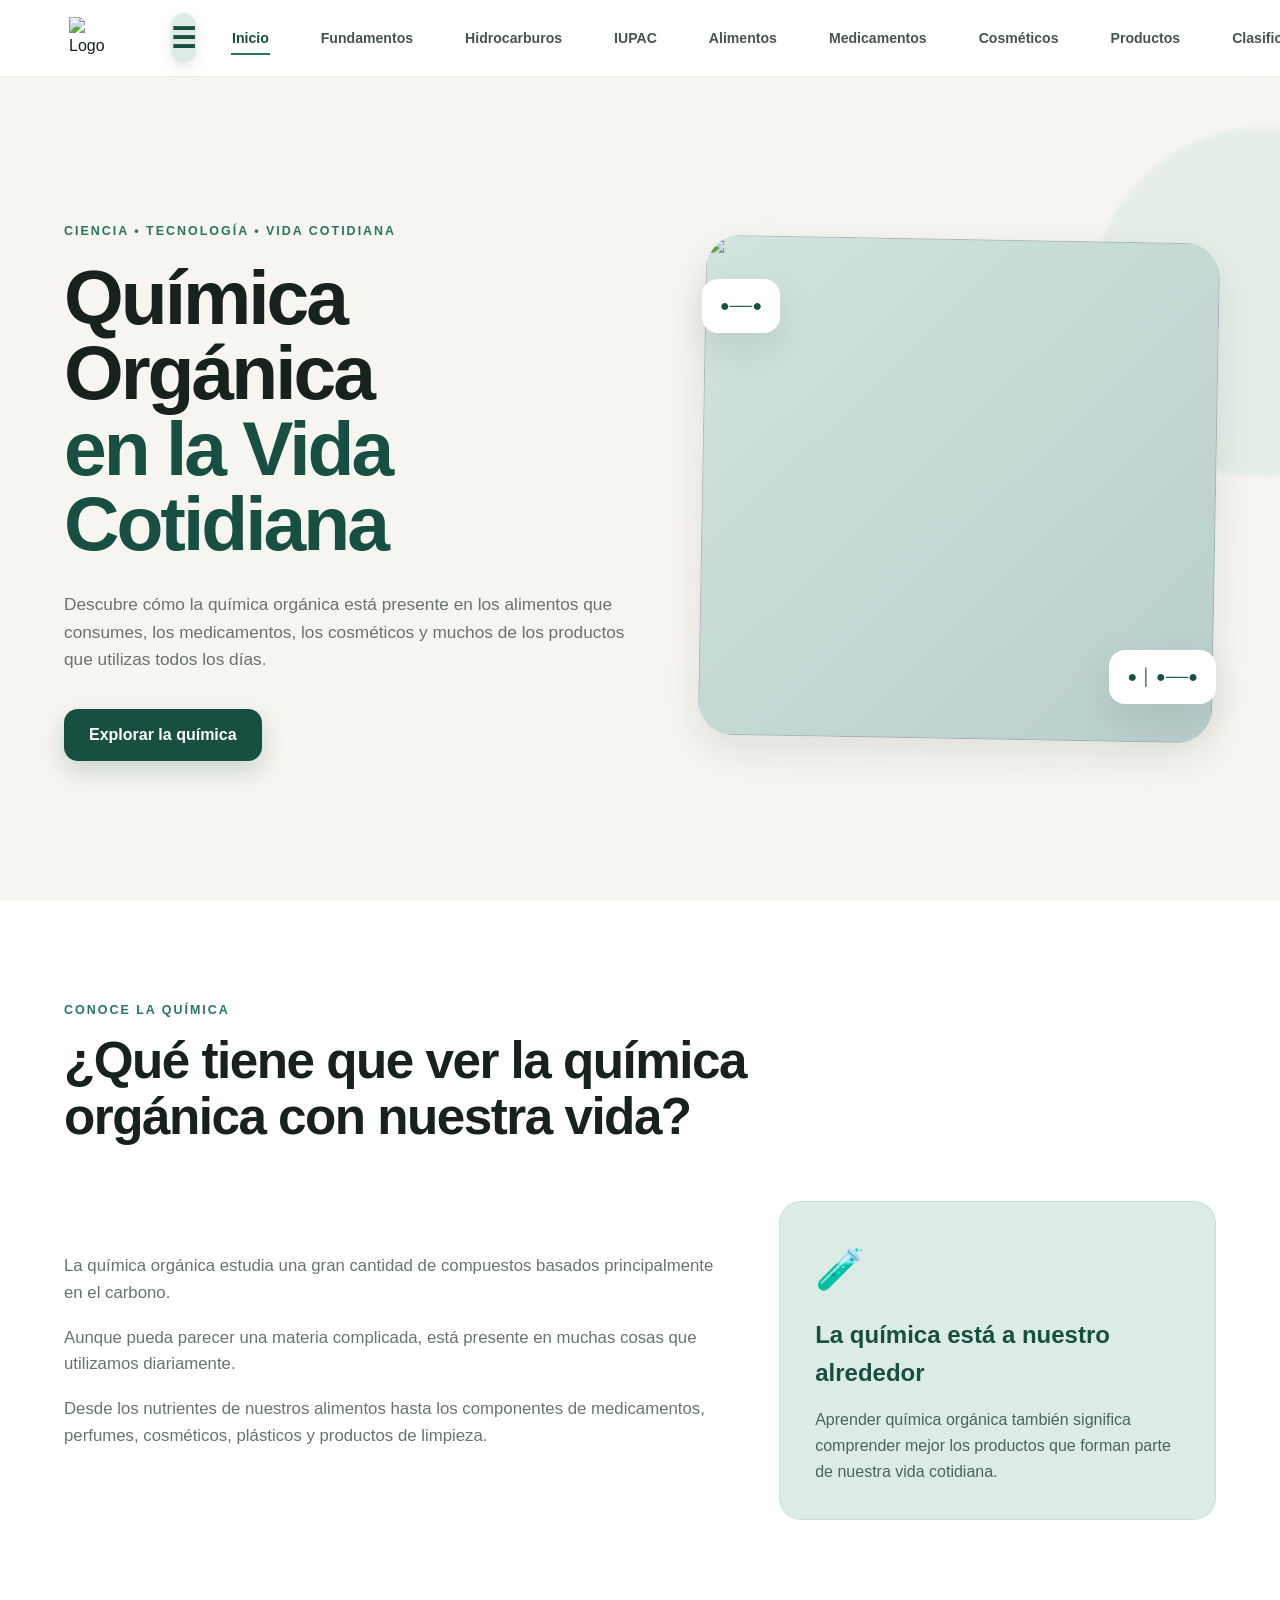
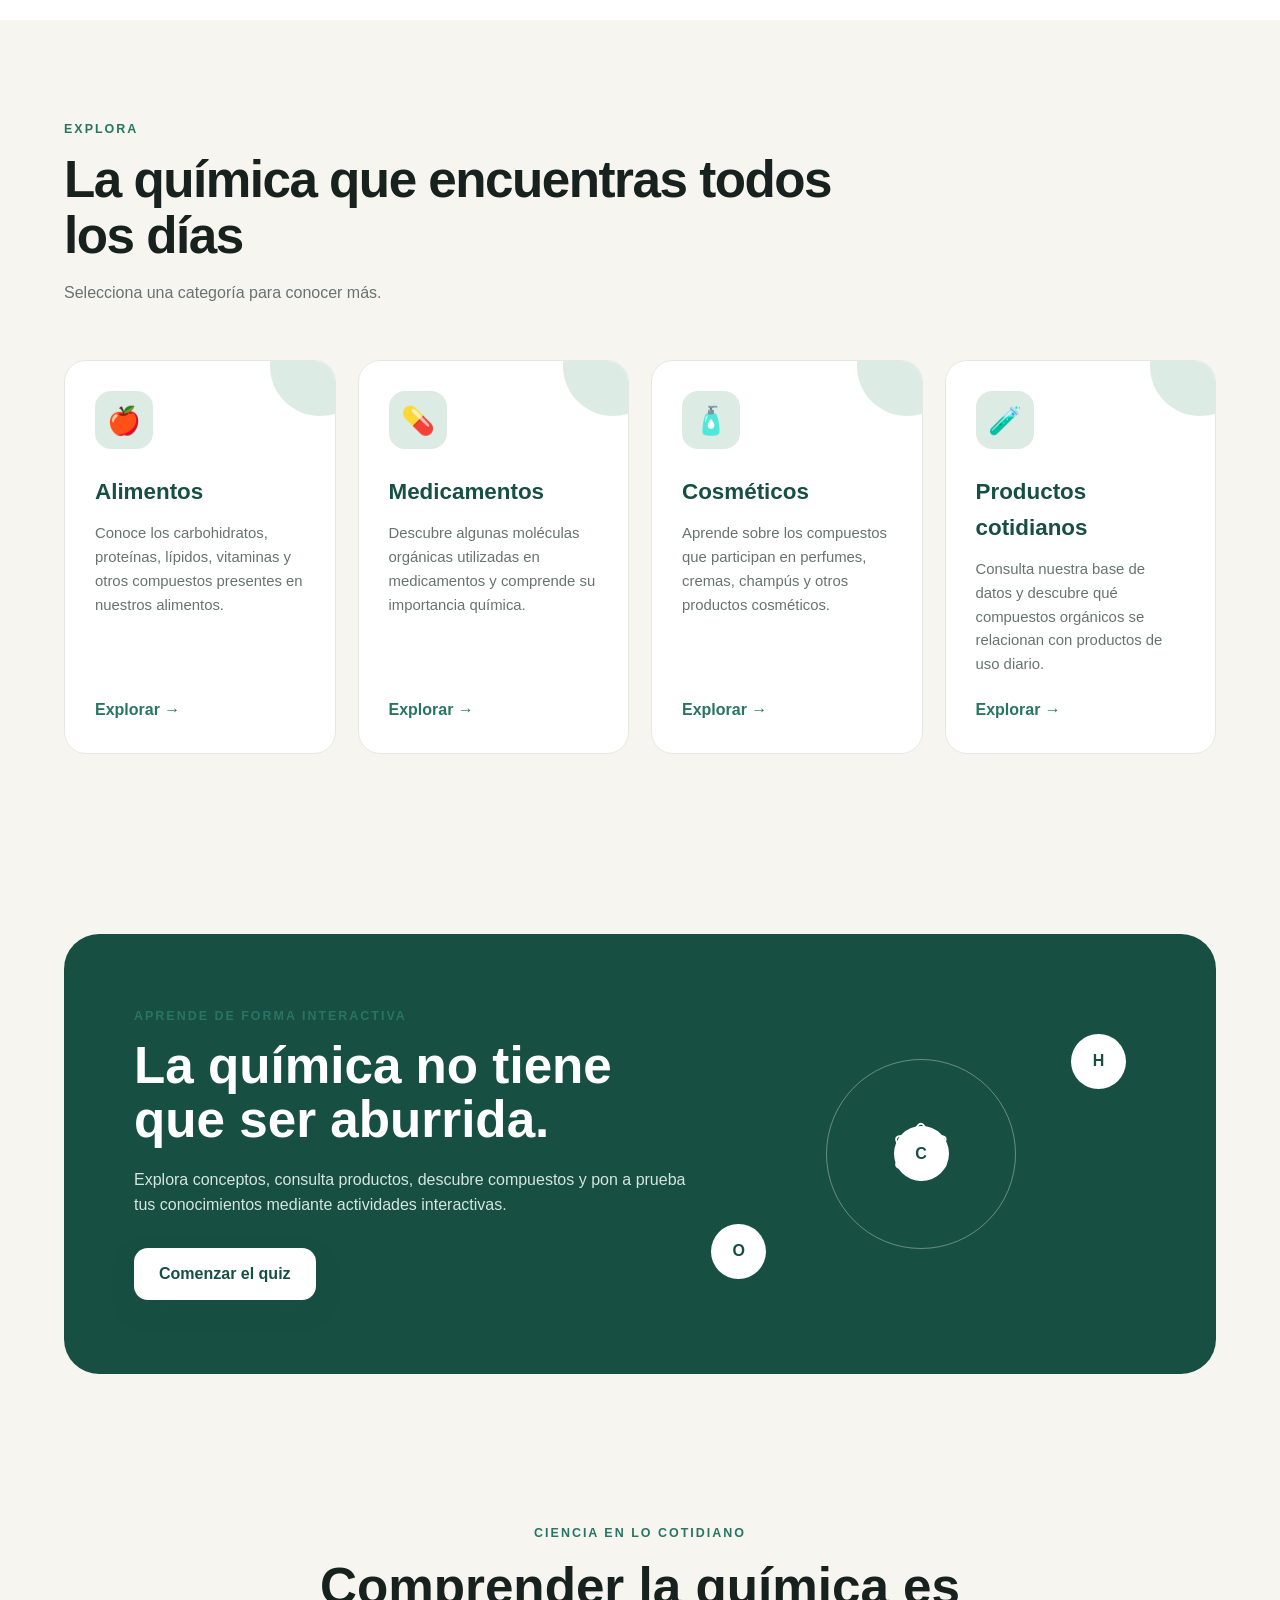
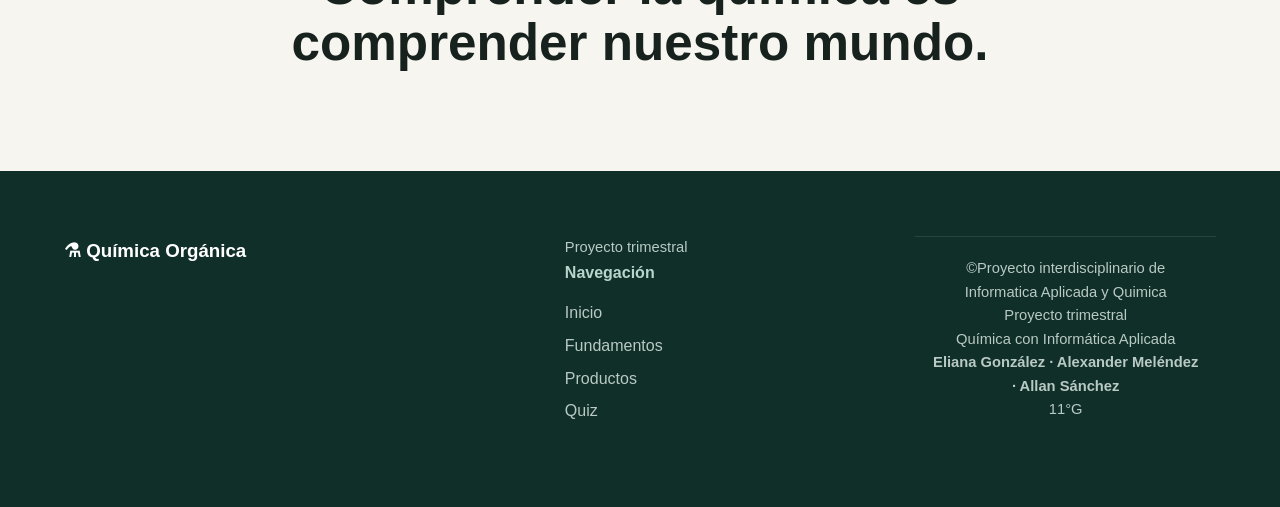
==== index.html @ dd930945 "Eliana-Gonz-pc-id-18-JARCPA Archivo de Proyecto" ====
<!DOCTYPE html>
<html lang="es">

<head>

    <meta charset="UTF-8">

    <meta name="viewport" content="width=device-width, initial-scale=1.0">

    <meta name="description"
        content="Sitio web educativo sobre la química orgánica presente en la vida cotidiana.">

    <title>Química Orgánica en la Vida Cotidiana</title>

    <link rel="stylesheet" href="style.css">

</head>


<body>

    <!-- =========================
         BARRA DE NAVEGACIÓN
    ========================== -->

    <header class="header">

        <nav class="navbar">

            <a href="index.html" class="logo">
    <img src="dos.png" alt="Logo del colegio">
            </a>


            <button class="menu-btn" id="menuBtn">
                ☰
            </button>


            <ul class="nav-menu" id="navMenu">

                <li>
                    <a href="index.html" class="active">
                        Inicio
                    </a>
                </li>

                <li>
                    <a href="fundamentos.html">
                        Fundamentos
                    </a>
                </li>

                <li>
                    <a href="hidrocarburos.html">
                        Hidrocarburos
                    </a>
                </li>

                <li>
                    <a href="nomenclatura.html">
                        IUPAC
                    </a>
                </li>

                <li>
                    <a href="alimentos.html">
                        Alimentos
                    </a>
                </li>

                <li>
                    <a href="medicamentos.html">
                        Medicamentos
                    </a>
                </li>

                <li>
                    <a href="cosmeticos.html">
                        Cosméticos
                    </a>
                </li>

                <li>
                    <a href="productos.html">
                        Productos
                    </a>
                </li>

                <li>
                    <a href="clasificacion.html">
                        Clasificación
                    </a>
                </li>

                <li>
                    <a href="actividades.html">
                        Quiz
                    </a>
                </li>

            </ul>

        </nav>

    </header>



    <!-- =========================
         PORTADA PRINCIPAL
    ========================== -->

    <main>

        <section class="hero">

            <div class="hero-content">

                <p class="hero-tag">
                    CIENCIA • TECNOLOGÍA • VIDA COTIDIANA
                </p>


                <h1>
                    Química Orgánica
                    <span>en la Vida Cotidiana</span>
                </h1>


                <p class="hero-text">

                    Descubre cómo la química orgánica está presente
                    en los alimentos que consumes, los medicamentos,
                    los cosméticos y muchos de los productos que
                    utilizas todos los días.

                </p>


                <div class="hero-buttons">

                    <a href="fundamentos.html" class="btn btn-primary">
                        Explorar la química
                    </a>
                  
                </div>

            </div>


            <!-- Imagen principal -->

            <div class="hero-image">

                <div class="molecule molecule-one">
                    ●──●
                </div>

                <div class="molecule molecule-two">
                    ●
                    │
                    ●──●
                </div>


                <div class="lab-image">

                    <img src="uno.jpg"

                </div>

            </div>

        </section>



        <!-- =========================
             INTRODUCCIÓN
        ========================== -->

        <section class="intro section">

            <div class="section-title">

                <p>CONOCE LA QUÍMICA</p>

                <h2>
                    ¿Qué tiene que ver la química
                    orgánica con nuestra vida?
                </h2>

            </div>


            <div class="intro-content">

                <div class="intro-text">

                    <p>

                        La química orgánica estudia una gran cantidad
                        de compuestos basados principalmente en el
                        carbono.

                    </p>

                    <p>

                        Aunque pueda parecer una materia complicada,
                        está presente en muchas cosas que utilizamos
                        diariamente.

                    </p>

                    <p>

                        Desde los nutrientes de nuestros alimentos
                        hasta los componentes de medicamentos,
                        perfumes, cosméticos, plásticos y productos
                        de limpieza.

                    </p>

                </div>


                <div class="intro-highlight">

                    <span>🧪</span>

                    <h3>
                        La química está
                        a nuestro alrededor
                    </h3>

                    <p>
                        Aprender química orgánica también significa
                        comprender mejor los productos que forman
                        parte de nuestra vida cotidiana.
                    </p>

                </div>

            </div>

        </section>



        <!-- =========================
             CATEGORÍAS
        ========================== -->

        <section class="categories section">

            <div class="section-title">

                <p>EXPLORA</p>

                <h2>
                    La química que encuentras todos los días
                </h2>

                <span>
                    Selecciona una categoría para conocer más.
                </span>

            </div>


            <div class="category-grid">


                <!-- Alimentos -->

                <article class="category-card">

                    <div class="card-icon">
                        🍎
                    </div>

                    <h3>
                        Alimentos
                    </h3>

                    <p>
                        Conoce los carbohidratos, proteínas,
                        lípidos, vitaminas y otros compuestos
                        presentes en nuestros alimentos.
                    </p>

                    <a href="alimentos.html">
                        Explorar →
                    </a>

                </article>



                <!-- Medicamentos -->

                <article class="category-card">

                    <div class="card-icon">
                        💊
                    </div>

                    <h3>
                        Medicamentos
                    </h3>

                    <p>
                        Descubre algunas moléculas orgánicas
                        utilizadas en medicamentos y comprende
                        su importancia química.
                    </p>

                    <a href="medicamentos.html">
                        Explorar →
                    </a>

                </article>



                <!-- Cosméticos -->

                <article class="category-card">

                    <div class="card-icon">
                        🧴
                    </div>

                    <h3>
                        Cosméticos
                    </h3>

                    <p>
                        Aprende sobre los compuestos que participan
                        en perfumes, cremas, champús y otros
                        productos cosméticos.
                    </p>

                    <a href="cosmeticos.html">
                        Explorar →
                    </a>

                </article>



                <!-- Productos -->

                <article class="category-card">

                    <div class="card-icon">
                        🧪
                    </div>

                    <h3>
                        Productos cotidianos
                    </h3>

                    <p>
                        Consulta nuestra base de datos y descubre
                        qué compuestos orgánicos se relacionan con
                        productos de uso diario.
                    </p>

                    <a href="productos.html">
                        Explorar →
                    </a>

                </article>

            </div>

        </section>



        <!-- =========================
             SECCIÓN INTERACTIVA
        ========================== -->

        <section class="discover section">

            <div class="discover-content">

                <div>

                    <p class="small-title">
                        APRENDE DE FORMA INTERACTIVA
                    </p>

                    <h2>
                        La química no tiene que ser aburrida.
                    </h2>

                    <p>

                        Explora conceptos, consulta productos,
                        descubre compuestos y pon a prueba tus
                        conocimientos mediante actividades
                        interactivas.

                    </p>

                    <a href="actividades.html" class="btn btn-primary">
                        Comenzar el quiz
                    </a>

                </div>


                <div class="discover-visual">

                    <div class="floating-molecule">
                        C
                    </div>

                    <div class="floating-molecule second">
                        H
                    </div>

                    <div class="floating-molecule third">
                        O
                    </div>

                    <div class="science-circle">
                        ⚛
                    </div>

                </div>

            </div>

        </section>



        <!-- =========================
             FRASE FINAL
        ========================== -->

        <section class="final-message section">

            <p>
                CIENCIA EN LO COTIDIANO
            </p>

            <h2>
                Comprender la química es
                comprender nuestro mundo.
            </h2>

        </section>

    </main>



    <!-- =========================
         FOOTER
    ========================== -->

    <footer class="footer">

        <div class="footer-content">

            <div>

                <h3>
                    ⚗ Química Orgánica
                </h3>

            </div>


            <div>

                <div class="project-info">

    <p>
        Proyecto trimestral
    </p

</div>

            </div>


            <div>

                <h4>
                    Navegación
                </h4>

                <a href="index.html">
                    Inicio
                </a>

                <a href="fundamentos.html">
                    Fundamentos
                </a>

                <a href="productos.html">
                    Productos
                </a>

                <a href="actividades.html">
                    Quiz
                </a>

            </div>

        </div>


        <div class="footer-bottom">

            <p>
                ©Proyecto interdisciplinario de Informatica Aplicada y Quimica
            </p>

          <div class="project-info">

    <p>
        Proyecto trimestral
    </p>

    <p>
        Química con Informática Aplicada
    </p>

    <p>
        <strong>
            Eliana González · Alexander Meléndez · Allan Sánchez
        </strong>
    </p>

    <p>
        11°G
    </p>

          </div>

        </div>

    </footer>


    <!-- JavaScript -->

    <script src="script.js"></script>
</body>

</html>
---- style.css ----
/* =========================================================
   QUÍMICA ORGÁNICA EN LA VIDA COTIDIANA
   HOJA DE ESTILOS PRINCIPAL
========================================================= */


/* =========================================================
   1. CONFIGURACIÓN GENERAL
========================================================= */

* {
    margin: 0;
    padding: 0;
    box-sizing: border-box;
}


html {
    scroll-behavior: smooth;
}


body {
    font-family: "Segoe UI", Arial, sans-serif;
    background: #f7f5ef;
    color: #17221f;
    line-height: 1.6;
    overflow-x: hidden;
}


a {
    text-decoration: none;
    color: inherit;
}


img {
    max-width: 100%;
    display: block;
}


button {
    font-family: inherit;
}


/* =========================================================
   VARIABLES
========================================================= */

:root {

    --verde: #174f43;
    --verde-claro: #287563;
    --verde-suave: #dcece5;

    --azul: #24566b;
    --azul-claro: #e0edf1;

    --crema: #f7f5ef;
    --blanco: #ffffff;

    --gris: #68736f;
    --gris-claro: #e9ece9;

    --negro: #17221f;

    --sombra: 0 15px 40px rgba(23, 34, 31, 0.10);

    --radio: 22px;

    --transicion: 0.3s ease;
}


/* =========================================================
   2. NAVBAR
========================================================= */

.header {
    width: 100%;
    position: sticky;
    top: 0;
    z-index: 1000;
    background: rgba(255, 255, 255, 0.94);
    backdrop-filter: blur(12px);
    border-bottom: 1px solid rgba(23, 79, 67, 0.10);
}


.navbar {
    max-width: 1400px;
    margin: auto;
    min-height: 76px;
    padding: 0 5%;
    display: flex;
    align-items: center;
    justify-content: space-between;
    gap: 25px;
}


/* =====================================================
   LOGO DEL COLEGIO
===================================================== */

.logo {
    display: flex;
    align-items: center;
    justify-content: center;

    width: 52px;
    height: 52px;

    flex-shrink: 0;
}

.logo img {
    width: 42px;
    height: 42px;

    object-fit: contain;

    display: block;
}


.logo span {
    width: 38px;
    height: 38px;
    display: flex;
    align-items: center;
    justify-content: center;
    background: var(--verde);
    color: white;
    border-radius: 12px;
    font-size: 1.2rem;
}


.nav-menu {
    list-style: none;
    display: flex;
    align-items: center;
    gap: 30px;
}


.nav-menu a {
    position: relative;
    display: block;
    padding: 9px 11px;
    color: #46534f;
    font-size: 0.88rem;
    font-weight: 600;
    transition: var(--transicion);
}


.nav-menu a::after {
    content: "";
    position: absolute;
    left: 10px;
    right: 10px;
    bottom: 3px;
    height: 2px;
    background: var(--verde-claro);
    transform: scaleX(0);
    transform-origin: center;
    transition: var(--transicion);
}


.nav-menu a:hover,
.nav-menu a.active {
    color: var(--verde);
}


.nav-menu a:hover::after,
.nav-menu a.active::after {
    transform: scaleX(1);
}


.menu-btn {
    width: 50px;
    height: 50px;

    margin-left: 30px;

    display: flex;
    align-items: center;
    justify-content: center;

    padding: 0;

    border: none;
    border-radius: 14px;

    background: var(--verde-suave);
    color: var(--verde);

    font-size: 28px;
    font-weight: bold;

    cursor: pointer;

    box-shadow: 0 5px 15px rgba(20, 50, 45, 0.10);

    transition: 0.25s ease;
}

.menu-btn:hover {
    background: var(--verde);
    color: #ffffff;
    transform: translateY(-2px);
}

.menu-btn:active {
    transform: scale(0.94);
}

/* =========================================================
   3. HERO
========================================================= */

.hero {
    min-height: calc(100vh - 76px);
    max-width: 1400px;
    margin: auto;
    padding: 80px 5%;
    display: grid;
    grid-template-columns: 1.05fr 0.95fr;
    align-items: center;
    gap: 70px;
    position: relative;
}


.hero::before {
    content: "";
    position: absolute;
    width: 350px;
    height: 350px;
    background: var(--verde-suave);
    border-radius: 50%;
    filter: blur(2px);
    opacity: 0.65;
    top: 50px;
    right: -160px;
    z-index: -1;
}


.hero-content {
    animation: aparecerIzquierda 0.9s ease both;
}


.hero-tag {
    display: inline-block;
    color: var(--verde-claro);
    font-size: 0.78rem;
    font-weight: 800;
    letter-spacing: 2px;
    margin-bottom: 18px;
}


.hero h1 {
    max-width: 700px;
    font-size: clamp(3rem, 6vw, 5.7rem);
    line-height: 0.98;
    letter-spacing: -3px;
    color: var(--negro);
}


.hero h1 span {
    display: block;
    color: var(--verde);
}


.hero-text {
    max-width: 620px;
    margin-top: 30px;
    color: var(--gris);
    font-size: 1.08rem;
}


.hero-buttons {
    margin-top: 35px;
    display: flex;
    flex-wrap: wrap;
    gap: 14px;
}


/* =========================================================
   BOTONES
========================================================= */

.btn {
    display: inline-flex;
    align-items: center;
    justify-content: center;
    min-height: 52px;
    padding: 0 25px;
    border-radius: 14px;
    font-weight: 700;
    transition: var(--transicion);
}


.btn-primary {
    background: var(--verde);
    color: white;
    box-shadow: 0 10px 25px rgba(23, 79, 67, 0.20);
}


.btn-primary:hover {
    background: var(--verde-claro);
    transform: translateY(-3px);
    box-shadow: 0 15px 30px rgba(23, 79, 67, 0.25);
}


.btn-secondary {
    background: white;
    color: var(--verde);
    border: 1px solid #d7dfdb;
}


.btn-secondary:hover {
    border-color: var(--verde);
    transform: translateY(-3px);
}


/* =========================================================
   4. IMAGEN DEL HERO
========================================================= */

.hero-image {
    position: relative;
    min-height: 500px;
    display: flex;
    align-items: center;
    justify-content: center;
    animation: aparecerDerecha 1s ease both;
}


.lab-image {
    width: min(100%, 570px);
    height: 500px;
    overflow: hidden;
    border-radius: 35px;
    background: var(--verde-suave);
    box-shadow: var(--sombra);
    transform: rotate(1deg);
    position: relative;
}


.lab-image::after {
    content: "";
    position: absolute;
    inset: 0;
    background: linear-gradient(
        135deg,
        rgba(23, 79, 67, 0.05),
        rgba(36, 86, 107, 0.20)
    );
    pointer-events: none;
}


.lab-image img {
    width: 100%;
    height: 100%;
    object-fit: cover;
    transition: transform 0.7s ease;
}


.lab-image:hover img {
    transform: scale(1.05);
}


/* =========================================================
   5. MOLÉCULAS DECORATIVAS
========================================================= */

.molecule {
    position: absolute;
    z-index: 3;
    background: white;
    color: var(--verde);
    padding: 14px 18px;
    border-radius: 16px;
    box-shadow: var(--sombra);
    font-weight: 800;
    animation: flotar 4s ease-in-out infinite;
}


.molecule-one {
    top: 40px;
    left: 0;
}


.molecule-two {
    bottom: 35px;
    right: 0;
    animation-delay: 1.2s;
}


/* =========================================================
   6. SECCIONES
========================================================= */

.section {
    max-width: 1400px;
    margin: auto;
    padding: 100px 5%;
}


.section-title {
    max-width: 800px;
    margin-bottom: 55px;
}


.section-title p,
.small-title {
    color: var(--verde-claro);
    font-size: 0.78rem;
    font-weight: 800;
    letter-spacing: 2px;
    margin-bottom: 12px;
}


.section-title h2 {
    font-size: clamp(2rem, 4vw, 3.4rem);
    line-height: 1.1;
    letter-spacing: -1.5px;
    margin-bottom: 15px;
}


.section-title span {
    color: var(--gris);
}


/* =========================================================
   7. INTRODUCCIÓN
========================================================= */

.intro {
    background: white;
    max-width: none;
    padding-left: max(5%, calc((100% - 1260px) / 2));
    padding-right: max(5%, calc((100% - 1260px) / 2));
}


.intro-content {
    display: grid;
    grid-template-columns: 1.2fr 0.8fr;
    gap: 60px;
    align-items: center;
}


.intro-text {
    color: var(--gris);
    font-size: 1.05rem;
}


.intro-text p {
    margin-bottom: 18px;
}


.intro-highlight {
    padding: 35px;
    background: var(--verde-suave);
    border-radius: var(--radio);
    border: 1px solid rgba(40, 117, 99, 0.10);
}


.intro-highlight span {
    font-size: 2.5rem;
}


.intro-highlight h3 {
    color: var(--verde);
    font-size: 1.5rem;
    margin: 15px 0;
}


.intro-highlight p {
    color: #4f625b;
}


/* =========================================================
   8. TARJETAS DE CATEGORÍAS
========================================================= */

.categories {
    background: var(--crema);
}


.category-grid {
    display: grid;
    grid-template-columns: repeat(4, 1fr);
    gap: 22px;
}


.category-card {
    background: white;
    border: 1px solid #e4e8e4;
    border-radius: var(--radio);
    padding: 30px;
    min-height: 320px;
    display: flex;
    flex-direction: column;
    transition: transform 0.35s ease, box-shadow 0.35s ease;
    position: relative;
    overflow: hidden;
}


.category-card::before {
    content: "";
    position: absolute;
    width: 100px;
    height: 100px;
    border-radius: 50%;
    background: var(--verde-suave);
    top: -45px;
    right: -35px;
    transition: transform 0.4s ease;
}


.category-card:hover {
    transform: translateY(-10px);
    box-shadow: var(--sombra);
}


.category-card:hover::before {
    transform: scale(1.7);
}


.card-icon {
    width: 58px;
    height: 58px;
    border-radius: 16px;
    background: var(--verde-suave);
    display: flex;
    align-items: center;
    justify-content: center;
    font-size: 1.7rem;
    margin-bottom: 25px;
    position: relative;
    z-index: 2;
}


.category-card h3 {
    font-size: 1.4rem;
    color: var(--verde);
    margin-bottom: 12px;
}


.category-card p {
    color: var(--gris);
    font-size: 0.93rem;
}


.category-card a {
    margin-top: auto;
    padding-top: 20px;
    color: var(--verde-claro);
    font-weight: 800;
}


.category-card a:hover {
    color: var(--azul);
}


/* =========================================================
   9. SECCIÓN DESCUBRE
========================================================= */

.discover {
    padding-top: 80px;
    padding-bottom: 80px;
}


.discover-content {
    background: var(--verde);
    color: white;
    border-radius: 35px;
    padding: 70px;
    display: grid;
    grid-template-columns: 1fr 0.8fr;
    align-items: center;
    overflow: hidden;
    position: relative;
}


.discover-content h2 {
    max-width: 650px;
    font-size: clamp(2rem, 4vw, 3.5rem);
    line-height: 1.05;
    margin-bottom: 20px;
}


.discover-content p:not(.small-title) {
    max-width: 600px;
    color: #d5e5df;
    margin-bottom: 30px;
}


.discover .btn-primary {
    background: white;
    color: var(--verde);
}


.discover .btn-primary:hover {
    background: var(--verde-suave);
}


.discover-visual {
    min-height: 300px;
    position: relative;
    display: flex;
    justify-content: center;
    align-items: center;
}


.science-circle {
    width: 190px;
    height: 190px;
    border: 1px solid rgba(255,255,255,0.35);
    border-radius: 50%;
    display: flex;
    align-items: center;
    justify-content: center;
    font-size: 5rem;
    animation: girarSuave 12s linear infinite;
}


.floating-molecule {
    position: absolute;
    width: 55px;
    height: 55px;
    border-radius: 50%;
    background: white;
    color: var(--verde);
    display: flex;
    align-items: center;
    justify-content: center;
    font-weight: 900;
    animation: orbitar 5s ease-in-out infinite;
}


.floating-molecule.second {
    top: 30px;
    right: 20px;
    animation-delay: 1s;
}


.floating-molecule.third {
    bottom: 25px;
    left: 15px;
    animation-delay: 2s;
}


/* =========================================================
   10. MENSAJE FINAL
========================================================= */

.final-message {
    text-align: center;
    padding-top: 70px;
    padding-bottom: 100px;
}


.final-message p {
    color: var(--verde-claro);
    font-size: 0.78rem;
    font-weight: 800;
    letter-spacing: 2px;
    margin-bottom: 15px;
}


.final-message h2 {
    max-width: 850px;
    margin: auto;
    font-size: clamp(2rem, 4vw, 3.5rem);
    line-height: 1.1;
}


/* =========================================================
   11. FOOTER
========================================================= */

.footer {
    background: #102f29;
    color: white;
}


.footer-content {
    max-width: 1300px;
    margin: auto;
    padding: 65px 5%;
    display: grid;
    grid-template-columns: 1.5fr 1fr 1fr;
    gap: 50px;
}


.footer h3 {
    margin-bottom: 15px;
}


.footer h4 {
    color: #b9d6cd;
    margin-bottom: 15px;
}


.footer p {
    color: #b9c9c4;
    font-size: 0.92rem;
}


.footer a {
    display: block;
    color: #b9c9c4;
    margin-bottom: 7px;
    transition: var(--transicion);
}


.footer a:hover {
    color: white;
    transform: translateX(4px);
}


.footer-bottom {
    border-top: 1px solid rgba(255,255,255,0.10);
    padding: 20px 5%;
    text-align: center;
}


/* =========================================================
   12. ANIMACIONES
========================================================= */

@keyframes aparecerIzquierda {

    from {
        opacity: 0;
        transform: translateX(-40px);
    }

    to {
        opacity: 1;
        transform: translateX(0);
    }

}


@keyframes aparecerDerecha {

    from {
        opacity: 0;
        transform: translateX(40px);
    }

    to {
        opacity: 1;
        transform: translateX(0);
    }

}


@keyframes flotar {

    0%,
    100% {
        transform: translateY(0);
    }

    50% {
        transform: translateY(-15px);
    }

}


@keyframes orbitar {

    0%,
    100% {
        transform: translateY(0) rotate(0deg);
    }

    50% {
        transform: translateY(-20px) rotate(10deg);
    }

}


@keyframes girarSuave {

    from {
        transform: rotate(0deg);
    }

    to {
        transform: rotate(360deg);
    }

}


/* =========================================================
   13. RESPONSIVE - TABLETS
========================================================= */

@media (max-width: 1100px) {

    .nav-menu {
        gap: 0;
    }


    .nav-menu a {
        padding: 8px;
        font-size: 0.78rem;
    }


    .hero {
        gap: 40px;
    }


    .category-grid {
        grid-template-columns: repeat(2, 1fr);
    }

}


/* =========================================================
   14. RESPONSIVE - TABLETS PEQUEÑAS
========================================================= */

@media (max-width: 850px) {

    .menu-btn {
        display: block;
    }


    .nav-menu {
        position: absolute;
        top: 76px;
        left: 0;
        width: 100%;
        padding: 15px 5%;
        background: white;
        display: none;
        flex-direction: column;
        align-items: stretch;
        box-shadow: 0 15px 30px rgba(0,0,0,0.08);
    }


    .nav-menu.show {
        display: flex;
        animation: menuAparecer 0.3s ease;
    }


    .nav-menu a {
        padding: 14px 10px;
        font-size: 0.95rem;
        border-bottom: 1px solid #eef1ef;
    }


    .hero {
        grid-template-columns: 1fr;
        padding-top: 65px;
    }


    .hero-image {
        min-height: 420px;
    }


    .intro-content,
    .discover-content {
        grid-template-columns: 1fr;
    }


    .discover-content {
        padding: 50px;
    }


    .footer-content {
        grid-template-columns: 1fr 1fr;
    }

}


/* =========================================================
   15. RESPONSIVE - CELULARES
========================================================= */

@media (max-width: 600px) {

    .navbar {
        min-height: 68px;
    }


    .nav-menu {
        top: 68px;
    }


    .hero {
        min-height: auto;
        padding-top: 55px;
        padding-bottom: 65px;
    }


    .hero h1 {
        font-size: clamp(2.7rem, 13vw, 4rem);
        letter-spacing: -2px;
    }


    .hero-text {
        font-size: 0.98rem;
    }


    .hero-buttons {
        flex-direction: column;
    }


    .hero-buttons .btn {
        width: 100%;
    }


    .hero-image {
        min-height: 330px;
    }


    .lab-image {
        height: 330px;
        border-radius: 25px;
    }


    .molecule {
        font-size: 0.8rem;
        padding: 10px 12px;
    }


    .molecule-one {
        left: -5px;
    }


    .molecule-two {
        right: -5px;
    }


    .section {
        padding-top: 70px;
        padding-bottom: 70px;
    }


    .section-title {
        margin-bottom: 35px;
    }


    .category-grid {
        grid-template-columns: 1fr;
    }


    .category-card {
        min-height: auto;
    }


    .discover-content {
        padding: 40px 25px;
        border-radius: 25px;
    }


    .discover-visual {
        min-height: 240px;
    }


    .science-circle {
        width: 145px;
        height: 145px;
        font-size: 3.5rem;
    }


    .footer-content {
        grid-template-columns: 1fr;
        padding-top: 50px;
        padding-bottom: 50px;
    }

}


/* =========================================================
   16. ANIMACIÓN DEL MENÚ
========================================================= */

@keyframes menuAparecer {

    from {
        opacity: 0;
        transform: translateY(-10px);
    }

    to {
        opacity: 1;
        transform: translateY(0);
    }

}


/* =========================================================
   17. ACCESIBILIDAD
========================================================= */

@media (prefers-reduced-motion: reduce) {

    *,
    *::before,
    *::after {
        animation-duration: 0.01ms !important;
        animation-iteration-count: 1 !important;
        scroll-behavior: auto !important;
        transition-duration: 0.01ms !important;
    }

}

/* =========================================================
   ANIMACIONES CONTROLADAS POR JAVASCRIPT
========================================================= */

.category-card,
.intro-content,
.section-title,
.discover-content {
    opacity: 0;
    transform: translateY(30px);
    transition: opacity 0.7s ease, transform 0.7s ease;
}


.category-card.visible,
.intro-content.visible,
.section-title.visible,
.discover-content.visible {
    opacity: 1;
    transform: translateY(0);
}


/* =========================================================
   BOTÓN VOLVER ARRIBA
========================================================= */

.back-to-top {
    position: fixed;
    right: 25px;
    bottom: 25px;
    width: 48px;
    height: 48px;
    border: none;
    border-radius: 50%;
    background: #174f43;
    color: white;
    font-size: 1.4rem;
    font-weight: bold;
    cursor: pointer;
    opacity: 0;
    visibility: hidden;
    transform: translateY(15px);
    transition: 0.3s ease;
    z-index: 999;
    box-shadow: 0 10px 25px rgba(0, 0, 0, 0.18);
}


.back-to-top.show {
    opacity: 1;
    visibility: visible;
    transform: translateY(0);
}


.back-to-top:hover {
    background: #287563;
    transform: translateY(-4px);
}

/* =========================================================
   PÁGINAS EDUCATIVAS
========================================================= */

.page-hero {
    max-width: 1400px;
    margin: auto;
    min-height: 430px;
    padding: 80px 5%;
    display: flex;
    align-items: center;
    justify-content: space-between;
    gap: 60px;
    background:
        radial-gradient(circle at 85% 30%, #dcece5 0 90px, transparent 91px),
        radial-gradient(circle at 75% 80%, #e0edf1 0 120px, transparent 121px);
}


.page-hero h1 {
    max-width: 750px;
    font-size: clamp(2.8rem, 6vw, 5rem);
    line-height: 1;
    letter-spacing: -2px;
    margin-bottom: 25px;
}


.page-hero h1 span {
    display: block;
    color: var(--verde);
}


.page-hero > div:first-child > p:last-child {
    max-width: 650px;
    color: var(--gris);
    font-size: 1.05rem;
}


.page-hero-symbol {
    width: 220px;
    height: 220px;
    flex-shrink: 0;
    border-radius: 50%;
    background: var(--verde);
    color: white;
    display: flex;
    flex-direction: column;
    align-items: center;
    justify-content: center;
    box-shadow: 0 25px 50px rgba(23, 79, 67, 0.22);
    animation: flotar 4s ease-in-out infinite;
}


.page-hero-symbol span {
    font-size: 5rem;
    font-weight: 800;
}


.page-hero-symbol small {
    color: #d5e5df;
}


/* =========================================================
   SECCIONES DE CONTENIDO
========================================================= */

.content-section {
    max-width: 1300px;
    margin: auto;
    padding: 90px 5%;
}


.light-section {
    max-width: none;
    background: white;
    padding-left: max(5%, calc((100% - 1170px) / 2));
    padding-right: max(5%, calc((100% - 1170px) / 2));
}


.text-card {
    max-width: 950px;
    background: white;
    padding: 40px;
    border-radius: var(--radio);
    box-shadow: var(--sombra);
    border-left: 5px solid var(--verde);
}


.text-card p {
    color: var(--gris);
    margin-bottom: 18px;
}


.text-card p:last-child {
    margin-bottom: 0;
}


.text-card strong {
    color: var(--verde);
}


/* =========================================================
   TARJETAS DE INFORMACIÓN
========================================================= */

.info-grid {
    display: grid;
    grid-template-columns: repeat(4, 1fr);
    gap: 20px;
}


.info-card {
    padding: 30px;
    background: var(--crema);
    border: 1px solid #e1e6e2;
    border-radius: var(--radio);
    transition: var(--transicion);
}


.info-card:hover {
    transform: translateY(-8px);
    box-shadow: var(--sombra);
}


.info-number {
    color: var(--verde-claro);
    font-size: 0.8rem;
    font-weight: 900;
    letter-spacing: 2px;
    margin-bottom: 20px;
}


.info-card h3 {
    color: var(--verde);
    margin-bottom: 12px;
}


.info-card p {
    color: var(--gris);
    font-size: 0.92rem;
}


/* =========================================================
   ENLACES QUÍMICOS
========================================================= */

.bond-grid {
    display: grid;
    grid-template-columns: repeat(3, 1fr);
    gap: 25px;
}


.bond-card {
    padding: 35px;
    border: 1px solid #e1e6e2;
    border-radius: var(--radio);
    background: white;
    transition: var(--transicion);
}


.bond-card:hover {
    transform: translateY(-8px);
    box-shadow: var(--sombra);
}


.bond-icon {
    min-height: 80px;
    display: flex;
    align-items: center;
    justify-content: center;
    background: var(--verde-suave);
    color: var(--verde);
    border-radius: 18px;
    font-size: 1.8rem;
    font-weight: 900;
    margin-bottom: 25px;
}


.bond-card h3 {
    color: var(--verde);
    margin-bottom: 10px;
}


.bond-card p {
    color: var(--gris);
    margin-bottom: 15px;
}


.bond-card strong {
    color: var(--azul);
}


/* =========================================================
   CADENAS
========================================================= */

.chains-container {
    display: grid;
    grid-template-columns: repeat(3, 1fr);
    gap: 25px;
}


.chain-card {
    background: white;
    border-radius: var(--radio);
    padding: 30px;
    text-align: center;
    border: 1px solid #e1e6e2;
    transition: var(--transicion);
}


.chain-card:hover {
    transform: translateY(-8px);
    box-shadow: var(--sombra);
}


.chain-visual {
    min-height: 130px;
    display: flex;
    align-items: center;
    justify-content: center;
    color: var(--verde);
    font-size: 1.5rem;
    font-weight: 900;
    margin-bottom: 20px;
}


.chain-card h3 {
    color: var(--verde);
    margin-bottom: 10px;
}


.chain-card p {
    color: var(--gris);
}


/* =========================================================
   VIDA COTIDIANA
========================================================= */

.daily-grid {
    display: grid;
    grid-template-columns: repeat(4, 1fr);
    gap: 20px;
}


.daily-item {
    padding: 30px;
    border-radius: var(--radio);
    background: var(--verde-suave);
    transition: var(--transicion);
}


.daily-item:hover {
    transform: scale(1.03);
}


.daily-item > span {
    font-size: 2.2rem;
}


.daily-item h3 {
    color: var(--verde);
    margin: 15px 0 8px;
}


.daily-item p {
    color: #52655e;
    font-size: 0.92rem;
}


/* =========================================================
   DATO INTERESANTE
========================================================= */

.fact-section {
    max-width: 1300px;
    margin: auto;
    padding: 20px 5% 90px;
}


.fact-box {
    background: var(--azul);
    color: white;
    border-radius: 30px;
    padding: 45px;
    display: flex;
    align-items: center;
    gap: 30px;
}


.fact-box > span {
    font-size: 3rem;
}


.fact-box p {
    color: #cfe2e8;
    font-size: 0.75rem;
    letter-spacing: 2px;
    font-weight: 800;
}


.fact-box h2 {
    max-width: 800px;
    margin: 10px 0;
    font-size: 1.7rem;
}


.fact-box div > span {
    color: #d5e4e8;
}


/* =========================================================
   SIGUIENTE SECCIÓN
========================================================= */

.next-section {
    text-align: center;
    max-width: 850px;
    margin: auto;
    padding: 20px 5% 110px;
}


.next-section > p:first-child {
    color: var(--verde-claro);
    font-weight: 800;
    font-size: 0.78rem;
    letter-spacing: 2px;
}


.next-section h2 {
    font-size: clamp(2rem, 4vw, 3rem);
    margin: 10px 0;
}


.next-section > p:not(:first-child) {
    color: var(--gris);
    margin-bottom: 25px;
}


/* =========================================================
   RESPONSIVE PARA PÁGINAS EDUCATIVAS
========================================================= */

@media (max-width: 1000px) {

    .info-grid,
    .daily-grid {
        grid-template-columns: repeat(2, 1fr);
    }


    .page-hero-symbol {
        width: 180px;
        height: 180px;
    }


    .page-hero-symbol span {
        font-size: 4rem;
    }

}


@media (max-width: 750px) {

    .page-hero {
        flex-direction: column;
        align-items: flex-start;
        padding-top: 60px;
        padding-bottom: 60px;
    }


    .page-hero-symbol {
        align-self: center;
    }


    .bond-grid,
    .chains-container {
        grid-template-columns: 1fr;
    }


    .fact-box {
        align-items: flex-start;
        flex-direction: column;
        padding: 35px;
    }

}


@media (max-width: 550px) {

    .info-grid,
    .daily-grid {
        grid-template-columns: 1fr;
    }


    .text-card {
        padding: 25px;
    }


    .page-hero-symbol {
        width: 150px;
        height: 150px;
    }


    .page-hero-symbol span {
        font-size: 3rem;
    }


    .fact-box h2 {
        font-size: 1.35rem;
    }

}

/* =========================================================
   HIDROCARBUROS
========================================================= */

.hydrocarbon-grid {
    display: grid;
    grid-template-columns: repeat(4, 1fr);
    gap: 20px;
}


.hydrocarbon-card {
    background: var(--crema);
    border: 1px solid #e1e6e2;
    border-radius: var(--radio);
    padding: 30px;
    transition: 0.35s ease;
}


.hydrocarbon-card:hover {
    transform: translateY(-10px);
    box-shadow: var(--sombra);
}


.hydrocarbon-number {
    color: var(--verde-claro);
    font-size: 0.75rem;
    font-weight: 900;
    letter-spacing: 2px;
}


.molecule-display {
    min-height: 120px;
    margin: 20px 0;
    border-radius: 18px;
    background: white;
    display: flex;
    align-items: center;
    justify-content: center;
    color: var(--verde);
    font-size: 2rem;
    font-weight: 900;
    box-shadow: inset 0 0 0 1px #e4e9e5;
}


.molecule-display.aromatic {
    font-size: 4rem;
}


.hydrocarbon-card h3 {
    color: var(--verde);
    font-size: 1.4rem;
    margin-bottom: 10px;
}


.hydrocarbon-card > p {
    color: var(--gris);
    font-size: 0.92rem;
    min-height: 80px;
}


.formula-box {
    margin-top: 20px;
    padding: 12px;
    border-radius: 12px;
    background: var(--verde-suave);
    color: #52655e;
    font-size: 0.82rem;
}


.formula-box strong {
    display: block;
    color: var(--verde);
    font-size: 1rem;
    margin-top: 3px;
}


.example-box {
    margin-top: 10px;
    color: var(--azul);
    font-size: 0.82rem;
}


/* =========================================================
   TABLA COMPARATIVA
========================================================= */

.comparison-table {
    width: 100%;
    overflow-x: auto;
    border-radius: var(--radio);
    box-shadow: var(--sombra);
}


.comparison-row {
    min-width: 700px;
    display: grid;
    grid-template-columns: 1.2fr 1.2fr 1fr 1fr;
    background: white;
    border-bottom: 1px solid #e5e9e6;
}


.comparison-row > div {
    padding: 18px 20px;
}


.comparison-header {
    background: var(--verde);
    color: white;
    font-weight: 800;
}


.comparison-row:not(.comparison-header):hover {
    background: var(--verde-suave);
}


/* =========================================================
   BENCENO
========================================================= */

.aromatic-content {
    display: grid;
    grid-template-columns: 0.7fr 1.3fr;
    gap: 60px;
    align-items: center;
}


.benzene-visual {
    min-height: 330px;
    background: var(--verde-suave);
    border-radius: 30px;
    display: flex;
    flex-direction: column;
    align-items: center;
    justify-content: center;
    color: var(--verde);
}


.benzene-ring {
    font-size: 10rem;
    line-height: 1;
}


.benzene-visual strong {
    font-size: 1.4rem;
    margin-top: 10px;
}


.aromatic-text p {
    color: var(--gris);
    margin-bottom: 18px;
}


.aromatic-text strong {
    color: var(--verde);
}


.warning-box {
    margin-top: 25px;
    padding: 20px;
    background: #fff4df;
    border-left: 4px solid #c58b32;
    border-radius: 12px;
    display: flex;
    flex-direction: column;
    gap: 5px;
}


.warning-box strong {
    color: #8a621f;
}


.warning-box span {
    color: #68552f;
    font-size: 0.9rem;
}


/* =========================================================
   RESPONSIVE HIDROCARBUROS
========================================================= */

@media (max-width: 1100px) {

    .hydrocarbon-grid {
        grid-template-columns: repeat(2, 1fr);
    }

}


@media (max-width: 750px) {

    .aromatic-content {
        grid-template-columns: 1fr;
        gap: 30px;
    }

}


@media (max-width: 550px) {

    .hydrocarbon-grid {
        grid-template-columns: 1fr;
    }


    .hydrocarbon-card > p {
        min-height: auto;
    }


    .benzene-ring {
        font-size: 7rem;
    }

}

/* =========================================================
   NOMENCLATURA IUPAC
========================================================= */


/* Nombres */

.name-comparison {
    display: grid;
    grid-template-columns: repeat(2, 1fr);
    gap: 25px;
}


.name-card {
    padding: 35px;
    border: 1px solid #e1e6e2;
    border-radius: var(--radio);
    background: white;
    transition: var(--transicion);
}


.name-card:hover {
    transform: translateY(-8px);
    box-shadow: var(--sombra);
}


.featured-name {
    border-top: 5px solid var(--verde);
}


.name-icon {
    font-size: 2.2rem;
}


.name-card h3 {
    color: var(--verde);
    margin: 15px 0 10px;
}


.name-card p {
    color: var(--gris);
}


.name-example {
    margin-top: 20px;
    padding: 13px;
    border-radius: 12px;
    background: var(--verde-suave);
    color: var(--verde);
    font-weight: 800;
}


/* Prefijos */

.prefix-grid {
    display: grid;
    grid-template-columns: repeat(5, 1fr);
    gap: 15px;
}


.prefix-item {
    min-height: 120px;
    padding: 20px;
    border-radius: 18px;
    background: var(--verde-suave);
    display: flex;
    flex-direction: column;
    align-items: center;
    justify-content: center;
    transition: var(--transicion);
}


.prefix-item:hover {
    transform: translateY(-6px);
    background: #dcece5;
}


.prefix-item strong {
    font-size: 1.7rem;
    color: var(--verde);
}


.prefix-item span {
    color: var(--gris);
    margin-top: 5px;
    font-weight: 700;
}


/* Sufijos */

.suffix-grid {
    display: grid;
    grid-template-columns: repeat(3, 1fr);
    gap: 25px;
}


.suffix-card {
    padding: 35px;
    background: white;
    border: 1px solid #e1e6e2;
    border-radius: var(--radio);
    transition: var(--transicion);
}


.suffix-card:hover {
    transform: translateY(-8px);
    box-shadow: var(--sombra);
}


.suffix-symbol {
    height: 90px;
    border-radius: 18px;
    background: var(--verde-suave);
    color: var(--verde);
    display: flex;
    align-items: center;
    justify-content: center;
    font-size: 1.8rem;
    font-weight: 900;
    margin-bottom: 25px;
}


.suffix-card h3 {
    color: var(--verde);
    font-size: 1.5rem;
}


.suffix-card p {
    color: var(--gris);
    margin: 12px 0;
}


.suffix-card strong {
    color: var(--azul);
}


/* Pasos */

.steps-container {
    display: grid;
    grid-template-columns: repeat(3, 1fr);
    gap: 20px;
}


.step-card {
    position: relative;
    padding: 30px;
    border-radius: var(--radio);
    background: var(--crema);
    border: 1px solid #e1e6e2;
    transition: var(--transicion);
}


.step-card:hover {
    transform: translateY(-7px);
    box-shadow: var(--sombra);
}


.step-number {
    color: var(--verde-claro);
    font-weight: 900;
    font-size: 0.8rem;
    letter-spacing: 2px;
    margin-bottom: 20px;
}


.step-card h3 {
    color: var(--verde);
    margin-bottom: 12px;
}


.step-card p {
    color: var(--gris);
    font-size: 0.92rem;
}


/* Sustituyentes */

.substituent-grid {
    display: grid;
    grid-template-columns: repeat(3, 1fr);
    gap: 25px;
}


.substituent-card {
    text-align: center;
    padding: 35px;
    background: white;
    border: 1px solid #e1e6e2;
    border-radius: var(--radio);
    transition: var(--transicion);
}


.substituent-card:hover {
    transform: translateY(-8px);
    box-shadow: var(--sombra);
}


.substituent-structure {
    min-height: 100px;
    display: flex;
    align-items: center;
    justify-content: center;
    color: var(--verde);
    font-size: 1.7rem;
    font-weight: 900;
}


.substituent-card h3 {
    color: var(--verde);
    margin-bottom: 10px;
}


.substituent-card p {
    color: var(--gris);
    font-size: 0.9rem;
}


/* Ejemplos */

.example-learning {
    display: flex;
    flex-direction: column;
    gap: 25px;
}


.learning-example {
    display: grid;
    grid-template-columns: 0.8fr 1.2fr;
    gap: 35px;
    padding: 35px;
    border-radius: var(--radio);
    background: white;
    border: 1px solid #e1e6e2;
    box-shadow: 0 8px 25px rgba(20, 50, 40, 0.05);
}


.example-structure {
    min-height: 220px;
    border-radius: 22px;
    background: var(--verde-suave);
    color: var(--verde);
    display: flex;
    align-items: center;
    justify-content: center;
    font-size: clamp(1.3rem, 3vw, 2rem);
    font-weight: 900;
    text-align: center;
}


.example-details > span {
    color: var(--verde-claro);
    font-size: 0.75rem;
    font-weight: 900;
    letter-spacing: 2px;
}


.example-details h3 {
    color: var(--verde);
    font-size: 1.8rem;
    margin: 8px 0 20px;
}


.example-details ol {
    padding-left: 22px;
    color: var(--gris);
}


.example-details li {
    margin-bottom: 10px;
}


.example-details strong {
    color: var(--verde);
}


/* Ramificaciones */

.branching-box {
    display: grid;
    grid-template-columns: 1fr 1fr;
    gap: 50px;
    align-items: center;
}


.branching-structure {
    min-height: 280px;
    border-radius: 25px;
    background: var(--verde-suave);
    display: flex;
    flex-direction: column;
    align-items: center;
    justify-content: center;
    color: var(--verde);
    font-size: 1.7rem;
    line-height: 1.5;
}


.branching-explanation h3 {
    color: var(--verde);
    font-size: 1.7rem;
    margin-bottom: 20px;
}


.branching-explanation p {
    color: var(--gris);
    margin-bottom: 15px;
}


.final-name {
    display: inline-block;
    margin-top: 10px;
    padding: 15px 20px;
    border-radius: 12px;
    background: var(--verde);
    color: white;
    font-weight: 800;
}


/* Reglas */

.rules-grid {
    display: grid;
    grid-template-columns: repeat(4, 1fr);
    gap: 20px;
}


.rule-card {
    padding: 30px;
    border-radius: var(--radio);
    background: var(--crema);
    border: 1px solid #e1e6e2;
}


.rule-card > span {
    color: var(--verde-claro);
    font-weight: 900;
    font-size: 0.8rem;
}


.rule-card h3 {
    color: var(--verde);
    margin: 15px 0 10px;
}


.rule-card p {
    color: var(--gris);
    font-size: 0.9rem;
}


/* Errores */

.mistakes-grid {
    display: grid;
    grid-template-columns: repeat(3, 1fr);
    gap: 20px;
}


.mistake-card {
    padding: 30px;
    border-radius: var(--radio);
    background: #fff7e8;
    border: 1px solid #f0dfbd;
}


.mistake-card > span {
    color: #b87922;
    font-size: 1.7rem;
    font-weight: 900;
}


.mistake-card h3 {
    color: #7d5a25;
    margin: 12px 0;
}


.mistake-card p {
    color: #6d5c40;
    font-size: 0.9rem;
}


/* Responsive */

@media (max-width: 1000px) {

    .prefix-grid {
        grid-template-columns: repeat(5, 1fr);
    }


    .steps-container {
        grid-template-columns: repeat(2, 1fr);
    }


    .rules-grid {
        grid-template-columns: repeat(2, 1fr);
    }

}


@media (max-width: 750px) {

    .name-comparison,
    .suffix-grid,
    .substituent-grid,
    .branching-box {
        grid-template-columns: 1fr;
    }


    .learning-example {
        grid-template-columns: 1fr;
    }


    .mistakes-grid {
        grid-template-columns: 1fr;
    }


    .prefix-grid {
        grid-template-columns: repeat(2, 1fr);
    }

}


@media (max-width: 550px) {

    .steps-container,
    .rules-grid {
        grid-template-columns: 1fr;
    }


    .prefix-grid {
        grid-template-columns: repeat(2, 1fr);
    }


    .branching-structure {
        font-size: 1.2rem;
    }

}

/* =========================================================
   ALIMENTOS
========================================================= */

.food-symbol {
    font-size: 5rem;
}


/* Tarjetas de compuestos */

.food-compound-grid {
    display: grid;
    grid-template-columns: repeat(2, 1fr);
    gap: 25px;
}


.food-compound-card {
    padding: 32px;
    background: white;
    border: 1px solid #e1e6e2;
    border-radius: var(--radio);
    transition: var(--transicion);
}


.food-compound-card:hover {
    transform: translateY(-8px);
    box-shadow: var(--sombra);
}


.food-icon {
    font-size: 2.5rem;
    margin-bottom: 15px;
}


.compound-tag {
    display: inline-block;
    padding: 6px 10px;
    border-radius: 20px;
    background: var(--verde-suave);
    color: var(--verde);
    font-size: 0.7rem;
    font-weight: 900;
    letter-spacing: 1px;
}


.food-compound-card h3 {
    color: var(--verde);
    font-size: 1.5rem;
    margin: 12px 0;
}


.food-compound-card p {
    color: var(--gris);
    font-size: 0.92rem;
    line-height: 1.7;
}


.food-compound-card h4 {
    color: var(--verde);
    margin-top: 20px;
    margin-bottom: 5px;
}


.food-molecule {
    margin: 20px 0;
    padding: 16px;
    border-radius: 14px;
    background: var(--verde-suave);
    color: var(--gris);
    font-size: 0.85rem;
}


.food-molecule strong {
    display: block;
    color: var(--verde);
    font-size: 1.2rem;
    margin-top: 5px;
}


/* Glucosa */

.molecule-feature {
    display: grid;
    grid-template-columns: 0.8fr 1.2fr;
    gap: 50px;
    align-items: center;
}


.molecule-large {
    min-height: 300px;
    border-radius: 30px;
    background: var(--verde-suave);
    display: flex;
    flex-direction: column;
    align-items: center;
    justify-content: center;
    color: var(--verde);
}


.molecule-large span {
    font-size: clamp(2.5rem, 6vw, 4.5rem);
    font-weight: 900;
}


.molecule-large small {
    margin-top: 10px;
    font-size: 1.1rem;
    font-weight: 700;
}


.molecule-info p {
    color: var(--gris);
    line-height: 1.8;
    margin-bottom: 18px;
}


.molecule-info strong {
    color: var(--verde);
}


.info-highlight {
    margin-top: 25px;
    padding: 18px;
    border-left: 4px solid var(--verde);
    background: var(--crema);
    border-radius: 10px;
}


.info-highlight strong {
    display: block;
}


.info-highlight span {
    display: block;
    margin-top: 5px;
    color: var(--azul);
    font-weight: 900;
    font-size: 1.2rem;
}


/* Proteínas */

.protein-explanation {
    display: grid;
    grid-template-columns: 1.3fr 0.7fr;
    gap: 50px;
    align-items: center;
}


.protein-explanation > div:first-child p {
    color: var(--gris);
    line-height: 1.8;
    margin-bottom: 18px;
}


.protein-explanation strong {
    color: var(--verde);
}


.aminoacid-card {
    padding: 35px;
    text-align: center;
    border-radius: 25px;
    background: var(--verde-suave);
}


.aminoacid-card > span {
    font-size: 3rem;
}


.aminoacid-card h3 {
    color: var(--verde);
    margin: 15px 0 10px;
}


.aminoacid-card p {
    color: var(--gris);
}


.aminoacid-card div {
    margin-top: 20px;
    padding: 12px;
    border-radius: 10px;
    background: white;
    color: var(--verde);
    font-weight: 800;
}


/* Lípidos */

.lipid-grid {
    display: grid;
    grid-template-columns: repeat(3, 1fr);
    gap: 25px;
}


.lipid-grid article {
    padding: 30px;
    border-radius: var(--radio);
    background: white;
    border: 1px solid #e1e6e2;
    transition: var(--transicion);
}


.lipid-grid article:hover {
    transform: translateY(-7px);
    box-shadow: var(--sombra);
}


.lipid-grid article > span {
    font-size: 2.5rem;
}


.lipid-grid h3 {
    color: var(--verde);
    margin: 15px 0 10px;
}


.lipid-grid p {
    color: var(--gris);
    line-height: 1.7;
}


.lipid-note {
    margin-top: 25px;
}


/* Tabla */

.food-table {
    width: 100%;
    overflow-x: auto;
    border-radius: var(--radio);
    box-shadow: var(--sombra);
}


.food-table-row {
    min-width: 750px;
    display: grid;
    grid-template-columns: 1.1fr 1fr 1.3fr 1.3fr;
    border-bottom: 1px solid #e2e7e4;
    background: white;
}


.food-table-row > div {
    padding: 18px;
}


.food-table-header {
    background: var(--verde);
    color: white;
    font-weight: 800;
}


.food-table-row:not(.food-table-header):hover {
    background: var(--verde-suave);
}


/* Datos */

.food-facts {
    display: grid;
    grid-template-columns: repeat(3, 1fr);
    gap: 25px;
}


.food-facts article {
    padding: 30px;
    border-radius: var(--radio);
    background: var(--crema);
    border: 1px solid #e1e6e2;
}


.food-facts span {
    color: var(--verde-claro);
    font-weight: 900;
}


.food-facts h3 {
    color: var(--verde);
    margin: 15px 0 10px;
}


.food-facts p {
    color: var(--gris);
    line-height: 1.7;
}


/* Responsive */

@media (max-width: 850px) {

    .food-compound-grid {
        grid-template-columns: 1fr;
    }


    .molecule-feature,
    .protein-explanation {
        grid-template-columns: 1fr;
    }


    .lipid-grid,
    .food-facts {
        grid-template-columns: 1fr;
    }

}


@media (max-width: 550px) {

    .food-compound-card {
        padding: 25px;
    }


    .molecule-large {
        min-height: 220px;
    }

}

/* =========================================================
   MEDICAMENTOS
========================================================= */

.medicine-symbol {
    font-size: 5rem;
}


/* Partes del medicamento */

.medicine-parts {
    display: grid;
    grid-template-columns: repeat(2, 1fr);
    gap: 25px;
}


.medicine-part-card {
    padding: 35px;
    background: white;
    border: 1px solid #e1e6e2;
    border-radius: var(--radio);
    transition: var(--transicion);
}


.medicine-part-card:hover {
    transform: translateY(-8px);
    box-shadow: var(--sombra);
}


.medicine-part-icon {
    font-size: 2.5rem;
    margin-bottom: 15px;
}


.medicine-part-card > span {
    color: var(--verde-claro);
    font-size: 0.7rem;
    font-weight: 900;
    letter-spacing: 1.5px;
}


.medicine-part-card h3 {
    color: var(--verde);
    font-size: 1.5rem;
    margin: 10px 0;
}


.medicine-part-card p {
    color: var(--gris);
    line-height: 1.7;
}


.medicine-mini {
    margin-top: 20px;
    padding: 13px;
    border-radius: 12px;
    background: var(--verde-suave);
    color: var(--verde);
    font-weight: 800;
}


/* Tarjetas de medicamentos */

.medicine-grid {
    display: grid;
    grid-template-columns: repeat(2, 1fr);
    gap: 25px;
}


.medicine-card {
    padding: 30px;
    background: white;
    border: 1px solid #e1e6e2;
    border-radius: var(--radio);
    transition: var(--transicion);
}


.medicine-card:hover {
    transform: translateY(-8px);
    box-shadow: var(--sombra);
}


.medicine-card-top {
    display: flex;
    justify-content: space-between;
    align-items: center;
}



.medicine-category {
    color: var(--verde-claro);
    font-size: 0.7rem;
    font-weight: 900;
    letter-spacing: 1px;
}


.medicine-card h3 {
    color: var(--verde);
    font-size: 1.45rem;
    margin: 20px 0 10px;
}


.medicine-card > p {
    color: var(--gris);
    line-height: 1.7;
}


.chemical-formula {
    margin-top: 22px;
    padding: 16px;
    border-radius: 14px;
    background: var(--crema);
}


.chemical-formula span {
    display: block;
    color: var(--gris);
    font-size: 0.75rem;
}


.chemical-formula strong {
    display: block;
    margin-top: 5px;
    color: var(--verde);
    font-size: 1.3rem;
}


.medicine-elements {
    display: flex;
    gap: 8px;
    margin-top: 15px;
}


.medicine-elements span {
    width: 34px;
    height: 34px;
    border-radius: 9px;
    background: var(--verde-suave);
    color: var(--verde);
    display: flex;
    align-items: center;
    justify-content: center;
    font-size: 0.8rem;
    font-weight: 900;
}


/* Estructura */

.structure-explanation {
    display: grid;
    grid-template-columns: 1fr 1fr;
    gap: 50px;
    align-items: center;
}


.structure-visual {
    min-height: 320px;
    position: relative;
    border-radius: 30px;
    background: var(--verde-suave);
    display: flex;
    align-items: center;
    justify-content: center;
}


.atom-circle {
    width: 90px;
    height: 90px;
    border-radius: 50%;
    background: var(--verde);
    color: white;
    display: flex;
    align-items: center;
    justify-content: center;
    font-size: 2rem;
    font-weight: 900;
    z-index: 2;
}


.atom-small {
    position: absolute;
    width: 55px;
    height: 55px;
    border-radius: 50%;
    background: white;
    color: var(--verde);
    display: flex;
    align-items: center;
    justify-content: center;
    font-weight: 900;
    border: 2px solid var(--verde);
}


.atom-one {
    top: 70px;
    left: 25%;
}


.atom-two {
    bottom: 65px;
    right: 25%;
}


.atom-three {
    top: 50%;
    right: 12%;
}


.bond {
    position: absolute;
    height: 3px;
    background: var(--verde);
    transform-origin: left center;
}


.bond-one {
    width: 90px;
    top: 115px;
    left: 31%;
    transform: rotate(-30deg);
}


.bond-two {
    width: 100px;
    bottom: 105px;
    left: 50%;
    transform: rotate(25deg);
}


.bond-three {
    width: 90px;
    top: 52%;
    left: 58%;
    transform: rotate(-10deg);
}


.structure-text p {
    color: var(--gris);
    line-height: 1.8;
    margin-bottom: 18px;
}


.structure-highlight {
    margin-top: 25px;
    padding: 18px;
    border-left: 4px solid var(--verde);
    border-radius: 10px;
    background: var(--crema);
    color: var(--verde);
}


/* Formas */

.medicine-forms {
    display: grid;
    grid-template-columns: repeat(4, 1fr);
    gap: 20px;
}


.medicine-forms article {
    padding: 30px;
    background: white;
    border: 1px solid #e1e6e2;
    border-radius: var(--radio);
    transition: var(--transicion);
}


.medicine-forms article:hover {
    transform: translateY(-7px);
    box-shadow: var(--sombra);
}


.medicine-forms article > span {
    font-size: 2.3rem;
}


.medicine-forms h3 {
    color: var(--verde);
    margin: 15px 0 10px;
}


.medicine-forms p {
    color: var(--gris);
    line-height: 1.7;
    font-size: 0.9rem;
}


/* Tabla */

.medicine-table {
    overflow-x: auto;
    border-radius: var(--radio);
    box-shadow: var(--sombra);
}


.medicine-table-row {
    min-width: 800px;
    display: grid;
    grid-template-columns: 1.2fr 1fr 1fr 1.8fr;
    border-bottom: 1px solid #e1e6e2;
    background: white;
}


.medicine-table-row > div {
    padding: 18px;
}


.medicine-table-header {
    background: var(--verde);
    color: white;
    font-weight: 800;
}


.medicine-table-row:not(.medicine-table-header):hover {
    background: var(--verde-suave);
}


/* Importancia */

.importance-grid {
    display: grid;
    grid-template-columns: repeat(3, 1fr);
    gap: 25px;
}


.importance-grid article {
    padding: 30px;
    border-radius: var(--radio);
    background: var(--crema);
    border: 1px solid #e1e6e2;
}


.importance-grid article > span {
    color: var(--verde-claro);
    font-weight: 900;
}


.importance-grid h3 {
    color: var(--verde);
    margin: 15px 0 10px;
}


.importance-grid p {
    color: var(--gris);
    line-height: 1.7;
}


/* Aviso */

.warning-section {
    padding: 35px 8%;
    background: #fff7e8;
}


.warning-section > div {
    max-width: 1100px;
    margin: auto;
    display: flex;
    gap: 20px;
    align-items: flex-start;
}


.warning-section > div > span {
    font-size: 2rem;
}


.warning-section strong {
    color: #856327;
}


.warning-section p {
    margin-top: 8px;
    color: #6d5c40;
    line-height: 1.7;
}


/* Responsive */

@media (max-width: 900px) {

    .medicine-forms {
        grid-template-columns: repeat(2, 1fr);
    }


    .importance-grid {
        grid-template-columns: 1fr;
    }


    .structure-explanation {
        grid-template-columns: 1fr;
    }

}


@media (max-width: 700px) {

    .medicine-parts,
    .medicine-grid {
        grid-template-columns: 1fr;
    }


    .medicine-forms {
        grid-template-columns: 1fr;
    }


    .structure-visual {
        min-height: 260px;
    }

}

/* Símbolo grande del encabezado */

.medicine-symbol {
    font-size: 5rem;
}


/* Círculo de las tarjetas de medicamentos */

.medicine-card .medicine-symbol {
    width: 55px;
    height: 55px;
    border-radius: 50%;
    background: var(--verde-suave);
    color: var(--verde);

    display: flex;
    align-items: center;
    justify-content: center;

    font-size: 1.4rem;
    font-weight: 900;

    flex-shrink: 0;
}

.page-hero-symbol {
    display: flex;
    flex-direction: column;
    align-items: center;
    justify-content: center;
    text-align: center;
    min-width: 180px;
    max-width: 220px;
}

.page-hero-symbol > span {
    display: block;
    line-height: 1;
}

.page-hero-symbol small {
    display: block;
    margin-top: 15px;
    font-size: 0.9rem;
    line-height: 1.4;
    white-space: normal;
    text-align: center;
}

@media (max-width: 700px) {

    .page-hero-symbol {
        min-width: 140px;
        max-width: 180px;
    }

    .page-hero-symbol small {
        font-size: 0.8rem;
    }

}

/* =====================================================
   TABLAS DE ALIMENTOS - RESPONSIVE
===================================================== */

.food-table {
    width: 100%;
    max-width: 100%;
    overflow-x: auto;
    box-sizing: border-box;
}

.food-table-row {
    width: 100%;
    box-sizing: border-box;
}


/* En celulares */

@media (max-width: 700px) {

    .food-table {
        width: 100%;
        overflow-x: hidden;
        border-radius: 15px;
    }

    .food-table-row {
        min-width: 0;
        display: grid;
        grid-template-columns: 1fr;
        width: 100%;
    }

    .food-table-row > div {
        width: 100%;
        box-sizing: border-box;
        padding: 13px 16px;
        overflow-wrap: break-word;
    }

    .food-table-header {
        display: none;
    }

    .food-table-row:not(.food-table-header) {
        margin-bottom: 15px;
        border-radius: 15px;
        overflow: hidden;
        border: 1px solid #e1e6e2;
    }

    .food-table-row:not(.food-table-header) > div::before {
        display: block;
        margin-bottom: 4px;
        font-size: 0.7rem;
        font-weight: 800;
        color: var(--verde-claro);
        text-transform: uppercase;
    }

    .food-table-row:not(.food-table-header) > div:nth-child(1)::before {
        content: "Alimento";
    }

    .food-table-row:not(.food-table-header) > div:nth-child(2)::before {
        content: "Compuesto";
    }

    .food-table-row:not(.food-table-header) > div:nth-child(3)::before {
        content: "Tipo";
    }

    .food-table-row:not(.food-table-header) > div:nth-child(4)::before {
        content: "Función o característica";
    }

}

/* =====================================================
   PRODUCTOS DE USO DIARIO
===================================================== */

.daily-products-grid {
    display: grid;
    grid-template-columns: repeat(3, 1fr);
    gap: 25px;
    margin-top: 40px;
}

.daily-product-card {
    background: #ffffff;
    border-radius: 22px;
    padding: 30px;
    border: 1px solid rgba(30, 80, 70, 0.12);
    box-shadow: 0 12px 30px rgba(20, 50, 45, 0.08);
    transition: transform 0.3s ease, box-shadow 0.3s ease;
}

.daily-product-card:hover {
    transform: translateY(-8px);
    box-shadow: 0 18px 40px rgba(20, 50, 45, 0.15);
}

.daily-product-icon {
    width: 70px;
    height: 70px;
    border-radius: 20px;

    display: flex;
    align-items: center;
    justify-content: center;

    background: var(--verde-suave);
    font-size: 2rem;
    margin-bottom: 20px;
}

.daily-product-card > span {
    font-size: 0.72rem;
    font-weight: 800;
    letter-spacing: 1.5px;
    color: var(--verde);
}

.daily-product-card h3 {
    margin: 8px 0 12px;
    font-size: 1.35rem;
}

.daily-product-card p {
    color: #66736f;
    line-height: 1.7;
}

.product-tag {
    margin-top: 20px;
    padding: 9px 13px;
    border-radius: 10px;
    background: var(--verde-suave);
    color: var(--verde);
    font-size: 0.78rem;
    font-weight: 700;
}


/* =====================================================
   COMPOSICIÓN
===================================================== */

.product-composition-grid {
    display: grid;
    grid-template-columns: repeat(2, 1fr);
    gap: 25px;
    margin-top: 40px;
}

.composition-card {
    display: flex;
    gap: 22px;
    padding: 30px;

    background: #ffffff;
    border-radius: 22px;

    border: 1px solid rgba(30, 80, 70, 0.1);
    box-shadow: 0 10px 28px rgba(20, 50, 45, 0.07);

    transition: transform 0.3s ease;
}

.composition-card:hover {
    transform: translateY(-6px);
}

.composition-icon {
    width: 65px;
    height: 65px;
    min-width: 65px;

    display: flex;
    align-items: center;
    justify-content: center;

    border-radius: 18px;
    background: var(--verde-suave);

    font-size: 1.8rem;
}

.composition-content > span {
    color: var(--verde);
    font-size: 0.7rem;
    font-weight: 800;
    letter-spacing: 1.3px;
}

.composition-content h3 {
    margin: 7px 0 10px;
}

.composition-content p {
    color: #66736f;
    line-height: 1.65;
}

.chemical-label {
    display: inline-block;
    margin-top: 12px;

    padding: 7px 11px;
    border-radius: 8px;

    background: #f0f5f3;
    color: #53625d;

    font-size: 0.75rem;
    font-weight: 700;
}


/* =====================================================
   TABLA
===================================================== */

.product-table {
    margin-top: 40px;
    overflow-x: auto;

    border-radius: 18px;
    box-shadow: 0 10px 30px rgba(20, 50, 45, 0.08);
}

.product-table-row {
    display: grid;
    grid-template-columns: 1fr 1.5fr 1.3fr 1.8fr;

    min-width: 750px;

    background: #ffffff;
    border-bottom: 1px solid #e8eeeb;
}

.product-table-row > div {
    padding: 18px 20px;
    line-height: 1.5;
}

.product-table-header {
    background: var(--verde);
    color: #ffffff;

    font-weight: 800;
}

.product-table-row:not(.product-table-header):hover {
    background: #f5f8f7;
}


/* =====================================================
   GRUPOS DE COMPUESTOS
===================================================== */

.compound-groups {
    display: grid;
    grid-template-columns: repeat(4, 1fr);
    gap: 20px;
    margin-top: 40px;
}

.compound-groups article {
    padding: 28px;
    border-radius: 20px;

    background: #ffffff;
    border: 1px solid rgba(30, 80, 70, 0.1);

    box-shadow: 0 10px 28px rgba(20, 50, 45, 0.07);

    transition: transform 0.3s ease;
}

.compound-groups article:hover {
    transform: translateY(-7px);
}

.group-number {
    color: var(--verde);
    font-size: 0.8rem;
    font-weight: 900;
    margin-bottom: 20px;
}

.compound-groups h3 {
    margin-bottom: 12px;
}

.compound-groups p {
    color: #66736f;
    line-height: 1.65;
}

.compound-groups article > span {
    display: inline-block;
    margin-top: 15px;

    padding: 7px 10px;

    border-radius: 8px;

    background: var(--verde-suave);
    color: var(--verde);

    font-size: 0.75rem;
    font-weight: 800;
}


/* =====================================================
   COMPARACIÓN
===================================================== */

.product-comparison-grid {
    display: grid;
    grid-template-columns: repeat(4, 1fr);
    gap: 20px;
    margin-top: 40px;
}

.comparison-card {
    padding: 28px;
    background: #ffffff;

    border-radius: 20px;

    box-shadow: 0 10px 28px rgba(20, 50, 45, 0.07);

    transition: transform 0.3s ease;
}

.comparison-card:hover {
    transform: translateY(-7px);
}

.comparison-icon {
    font-size: 2rem;
    margin-bottom: 18px;
}

.comparison-card h3 {
    margin-bottom: 10px;
}

.comparison-card p {
    color: #66736f;
    line-height: 1.6;
}

.comparison-line {
    margin-top: 20px;
    padding-top: 15px;

    border-top: 1px solid #e4ebe8;

    display: flex;
    flex-direction: column;
    gap: 5px;
}

.comparison-line span {
    font-size: 0.7rem;
    color: #7b8783;
    text-transform: uppercase;
}

.comparison-line strong {
    color: var(--verde);
}


/* =====================================================
   PROCESO
===================================================== */

.process-container {
    max-width: 800px;
    margin: 40px auto 0;
}

.process-step {
    display: flex;
    align-items: center;
    gap: 22px;

    padding: 25px;

    background: #ffffff;
    border-radius: 18px;

    box-shadow: 0 10px 25px rgba(20, 50, 45, 0.07);
}

.process-number {
    width: 55px;
    height: 55px;
    min-width: 55px;

    border-radius: 50%;

    background: var(--verde);
    color: #ffffff;

    display: flex;
    align-items: center;
    justify-content: center;

    font-weight: 900;
}

.process-step p {
    color: #66736f;
    line-height: 1.6;
}

.process-arrow {
    text-align: center;
    font-size: 1.7rem;
    color: var(--verde);
    padding: 10px;
}


/* =====================================================
   DATO INTERESANTE
===================================================== */

.product-fact-section {
    padding: 70px 7%;
}

.product-fact {
    max-width: 1050px;
    margin: auto;

    display: flex;
    align-items: center;
    gap: 25px;

    padding: 35px;

    border-radius: 25px;

    background: linear-gradient(
        135deg,
        var(--verde),
        #285f55
    );

    color: #ffffff;

    box-shadow: 0 15px 35px rgba(20, 70, 60, 0.2);
}

.product-fact-icon {
    font-size: 3rem;
}

.product-fact p {
    margin: 0 0 8px;

    font-size: 0.7rem;
    font-weight: 900;
    letter-spacing: 1.5px;
}

.product-fact h2 {
    margin: 0 0 10px;
}

.product-fact span {
    line-height: 1.6;
    opacity: 0.9;
}


/* =====================================================
   RESPONSIVE
===================================================== */

@media (max-width: 1000px) {

    .daily-products-grid {
        grid-template-columns: repeat(2, 1fr);
    }

    .compound-groups {
        grid-template-columns: repeat(2, 1fr);
    }

    .product-comparison-grid {
        grid-template-columns: repeat(2, 1fr);
    }

}


@media (max-width: 700px) {

    .daily-products-grid,
    .product-composition-grid,
    .compound-groups,
    .product-comparison-grid {
        grid-template-columns: 1fr;
    }

    .composition-card {
        flex-direction: column;
    }

    .product-table {
        margin-left: -10px;
        margin-right: -10px;
    }

    .product-fact {
        flex-direction: column;
        align-items: flex-start;
        padding: 25px;
    }

    .process-step {
        align-items: flex-start;
    }

}

/* =====================================================
   CLASIFICACIÓN DE PRODUCTOS
===================================================== */

.classification-main-grid {
    display: grid;
    grid-template-columns: repeat(3, 1fr);
    gap: 25px;
    margin-top: 40px;
}

.classification-main-card {
    background: #ffffff;
    padding: 30px;
    border-radius: 22px;

    border: 1px solid rgba(30, 80, 70, 0.10);
    box-shadow: 0 12px 30px rgba(20, 50, 45, 0.08);

    transition: transform 0.3s ease,
                box-shadow 0.3s ease;
}

.classification-main-card:hover {
    transform: translateY(-8px);
    box-shadow: 0 18px 38px rgba(20, 50, 45, 0.14);
}

.classification-icon {
    width: 68px;
    height: 68px;

    display: flex;
    align-items: center;
    justify-content: center;

    border-radius: 20px;
    background: var(--verde-suave);

    font-size: 1.9rem;
    margin-bottom: 20px;
}

.classification-main-card > span {
    color: var(--verde);

    font-size: 0.7rem;
    font-weight: 800;

    letter-spacing: 1.5px;
}

.classification-main-card h3 {
    margin: 8px 0 12px;
    font-size: 1.35rem;
}

.classification-main-card p {
    color: #66736f;
    line-height: 1.7;
}

.classification-products {
    margin-top: 20px;

    padding: 9px 12px;

    border-radius: 9px;

    background: var(--verde-suave);
    color: var(--verde);

    font-size: 0.75rem;
    font-weight: 700;
}


/* =====================================================
   TABLA DE CLASIFICACIÓN
===================================================== */

.classification-table {
    margin-top: 40px;

    overflow-x: auto;

    border-radius: 18px;

    box-shadow:
        0 10px 30px rgba(20, 50, 45, 0.08);
}

.classification-table-row {
    display: grid;

    grid-template-columns:
        1.2fr
        1.5fr
        1.5fr
        1.3fr;

    min-width: 760px;

    background: #ffffff;

    border-bottom: 1px solid #e7eeeb;
}

.classification-table-row > div {
    padding: 18px 20px;
    line-height: 1.5;
}

.classification-table-header {
    background: var(--verde);
    color: #ffffff;

    font-weight: 800;
}

.classification-table-row:not(.classification-table-header):hover {
    background: #f5f8f7;
}


/* =====================================================
   CLASIFICACIÓN SEGÚN USO
===================================================== */

.use-category-grid {
    display: grid;

    grid-template-columns: repeat(4, 1fr);

    gap: 20px;

    margin-top: 40px;
}

.use-category-card {
    background: #ffffff;

    padding: 28px;

    border-radius: 21px;

    border: 1px solid rgba(30, 80, 70, 0.10);

    box-shadow:
        0 10px 28px rgba(20, 50, 45, 0.07);

    transition:
        transform 0.3s ease,
        box-shadow 0.3s ease;
}

.use-category-card:hover {
    transform: translateY(-7px);

    box-shadow:
        0 17px 35px rgba(20, 50, 45, 0.13);
}

.use-category-icon {
    width: 62px;
    height: 62px;

    display: flex;
    align-items: center;
    justify-content: center;

    border-radius: 18px;

    background: var(--verde-suave);

    font-size: 1.8rem;

    margin-bottom: 18px;
}

.use-category-card > span {
    color: var(--verde);

    font-size: 0.68rem;

    font-weight: 800;

    letter-spacing: 1.3px;
}

.use-category-card h3 {
    margin: 8px 0 12px;
}

.use-category-card p {
    color: #66736f;

    line-height: 1.65;
}

.category-examples {
    margin-top: 18px;

    padding: 8px 10px;

    border-radius: 8px;

    background: #f0f5f3;

    color: #53625d;

    font-size: 0.73rem;

    font-weight: 700;
}


/* =====================================================
   IDENTIFICACIÓN
===================================================== */

.identification-list {
    max-width: 950px;

    margin: 40px auto 0;

    display: flex;

    flex-direction: column;

    gap: 16px;
}

.identification-item {
    display: grid;

    grid-template-columns:
        70px
        45px
        1fr
        1fr;

    align-items: center;

    gap: 18px;

    padding: 20px 25px;

    background: #ffffff;

    border-radius: 18px;

    border: 1px solid rgba(30, 80, 70, 0.08);

    box-shadow:
        0 8px 22px rgba(20, 50, 45, 0.06);

    transition: transform 0.3s ease;
}

.identification-item:hover {
    transform: translateX(6px);
}

.identification-product {
    width: 55px;
    height: 55px;

    display: flex;
    align-items: center;
    justify-content: center;

    border-radius: 16px;

    background: var(--verde-suave);

    font-size: 1.6rem;
}

.identification-arrow {
    color: var(--verde);

    font-size: 1.5rem;

    text-align: center;
}

.identification-info span,
.identification-result span {
    display: block;

    margin-bottom: 5px;

    font-size: 0.65rem;

    font-weight: 800;

    letter-spacing: 1.2px;

    color: #7b8783;
}

.identification-info h3 {
    margin: 0;
}

.identification-result strong {
    color: var(--verde);

    font-size: 1rem;
}


/* =====================================================
   RESPONSIVE
===================================================== */

@media (max-width: 1050px) {

    .classification-main-grid {
        grid-template-columns: repeat(2, 1fr);
    }

    .use-category-grid {
        grid-template-columns: repeat(2, 1fr);
    }

}


@media (max-width: 700px) {

    .classification-main-grid,
    .use-category-grid {
        grid-template-columns: 1fr;
    }

    .classification-table {
        margin-left: -8px;
        margin-right: -8px;
    }

    .identification-item {
        grid-template-columns: 55px 30px 1fr;

        padding: 18px;
    }

    .identification-result {
        grid-column: 3;
    }

    .identification-product {
        width: 50px;
        height: 50px;
    }

}


@media (max-width: 480px) {

    .identification-item {
        grid-template-columns: 50px 25px 1fr;

        gap: 10px;
    }

    .identification-info h3 {
        font-size: 0.95rem;
    }

    .identification-result strong {
        font-size: 0.85rem;
    }

}

/* =====================================================
   QUIZ
===================================================== */

.quiz-hero {
    position: relative;
    overflow: hidden;
}


/* CONTENEDOR */

.quiz-container {
    max-width: 900px;
    margin: 0 auto;
}


/* INSTRUCCIONES */

.quiz-instructions {
    max-width: 950px;
    margin: 35px auto 0;

    display: grid;
    grid-template-columns: repeat(3, 1fr);
    gap: 20px;
}

.quiz-instruction {
    display: flex;
    align-items: center;
    gap: 15px;

    padding: 22px;

    background: #ffffff;
    border-radius: 18px;

    box-shadow: 0 8px 25px rgba(20, 50, 45, 0.07);
}

.quiz-instruction span {
    width: 42px;
    height: 42px;
    min-width: 42px;

    display: flex;
    align-items: center;
    justify-content: center;

    border-radius: 50%;

    background: var(--verde);
    color: #ffffff;

    font-size: 0.75rem;
    font-weight: 800;
}

.quiz-instruction p {
    margin: 0;
    color: #596763;
    line-height: 1.5;
}


/* ENCABEZADO DEL QUIZ */

.quiz-header {
    display: flex;
    align-items: center;
    justify-content: space-between;

    gap: 20px;

    margin-bottom: 30px;
}

.quiz-header p {
    margin: 0 0 6px;

    color: var(--verde);

    font-size: 0.7rem;
    font-weight: 800;
    letter-spacing: 1.5px;
}

.quiz-header h2 {
    margin: 0;
}

.quiz-progress {
    min-width: 75px;
    padding: 12px 17px;

    border-radius: 14px;

    background: var(--verde-suave);
    color: var(--verde);

    text-align: center;

    font-weight: 800;
}


/* TARJETA DE PREGUNTA */

.question-card {
    margin-bottom: 25px;

    padding: 30px;

    background: #ffffff;

    border-radius: 22px;

    border: 1px solid rgba(30, 80, 70, 0.09);

    box-shadow: 0 10px 28px rgba(20, 50, 45, 0.07);
}

.question-number {
    margin: 0 0 10px;

    color: var(--verde);

    font-size: 0.7rem;
    font-weight: 900;

    letter-spacing: 1.3px;

    text-transform: uppercase;
}

.question-card h3 {
    margin: 0 0 25px;

    font-size: 1.15rem;
    line-height: 1.5;
}


/* RESPUESTAS */

.answer-options {
    display: grid;
    grid-template-columns: repeat(2, 1fr);
    gap: 12px;
}

.answer-option {
    width: 100%;

    padding: 16px 18px;

    border: 2px solid #e4ebe8;
    border-radius: 13px;

    background: #ffffff;

    color: #46534f;

    text-align: left;

    font-family: inherit;
    font-size: 0.92rem;

    cursor: pointer;

    transition:
        background 0.25s ease,
        border-color 0.25s ease,
        transform 0.25s ease;
}

.answer-option:hover {
    border-color: var(--verde);

    background: #f5f9f7;

    transform: translateY(-2px);
}


/* RESPUESTA SELECCIONADA */

.answer-option.selected {
    border-color: var(--verde);

    background: var(--verde-suave);

    color: var(--verde);

    font-weight: 700;
}


/* RESPUESTA CORRECTA */

.answer-option.correct {
    border-color: #3b8f68;

    background: #e7f6ed;

    color: #24704d;

    font-weight: 700;
}


/* RESPUESTA INCORRECTA */

.answer-option.incorrect {
    border-color: #c56b6b;

    background: #fbeaea;

    color: #a33f3f;

    font-weight: 700;
}


/* ÁREA DEL BOTÓN */

.quiz-submit-area {
    display: flex;

    justify-content: center;

    margin: 35px 0;
}

.quiz-submit-area .btn {
    min-width: 220px;
}


/* RESULTADO */

.quiz-result {
    margin-top: 35px;

    padding: 40px;

    border-radius: 25px;

    background: linear-gradient(
        135deg,
        var(--verde),
        #285f55
    );

    color: #ffffff;

    text-align: center;

    box-shadow: 0 15px 35px rgba(20, 70, 60, 0.18);

    animation: resultAppear 0.5s ease;
}

@keyframes resultAppear {

    from {
        opacity: 0;
        transform: translateY(20px);
    }

    to {
        opacity: 1;
        transform: translateY(0);
    }

}

.result-icon {
    font-size: 3rem;

    margin-bottom: 10px;
}

.quiz-result > p:first-of-type {
    margin: 0 0 8px;

    font-size: 0.7rem;

    font-weight: 900;

    letter-spacing: 1.5px;
}

.quiz-result h2 {
    margin: 0 0 12px;

    font-size: 2rem;
}

.quiz-result #resultMessage {
    max-width: 600px;

    margin: 0 auto 25px;

    line-height: 1.6;

    opacity: 0.92;
}


/* BOTÓN SECUNDARIO */

.btn-secondary {
    display: inline-block;

    padding: 13px 22px;

    border-radius: 12px;

    border: 2px solid rgba(255, 255, 255, 0.7);

    background: transparent;

    color: #ffffff;

    font-family: inherit;

    font-weight: 700;

    cursor: pointer;

    transition:
        background 0.25s ease,
        color 0.25s ease;
}

.btn-secondary:hover {
    background: #ffffff;
    color: var(--verde);
}


/* BOTÓN DESACTIVADO */

.answer-option:disabled {
    cursor: default;
}

.answer-option:disabled:hover {
    transform: none;
}

.quiz-submit-area .btn:disabled {
    opacity: 0.65;
    cursor: default;
}


/* =====================================================
   RESPONSIVE
===================================================== */

@media (max-width: 800px) {

    .quiz-instructions {
        grid-template-columns: 1fr;
    }

    .answer-options {
        grid-template-columns: 1fr;
    }

    .quiz-header {
        align-items: flex-start;
    }

}


@media (max-width: 550px) {

    .quiz-header {
        flex-direction: column;
    }

    .quiz-progress {
        align-self: flex-start;
    }

    .question-card {
        padding: 22px;
    }

    .quiz-result {
        padding: 30px 20px;
    }

    .quiz-result h2 {
        font-size: 1.6rem;
    }

}

/* =====================================================
   NOMENCLATURA IUPAC
===================================================== */


/* PASOS IUPAC */

.iupac-steps {
    max-width: 950px;
    margin: 40px auto 0;

    display: grid;
    grid-template-columns: repeat(2, 1fr);
    gap: 20px;
}

.iupac-step {
    display: flex;
    align-items: flex-start;
    gap: 18px;

    padding: 25px;

    background: #ffffff;

    border-radius: 20px;

    border: 1px solid rgba(30, 80, 70, 0.09);

    box-shadow:
        0 9px 25px rgba(20, 50, 45, 0.07);

    transition:
        transform 0.3s ease,
        box-shadow 0.3s ease;
}

.iupac-step:hover {
    transform: translateY(-6px);

    box-shadow:
        0 16px 32px rgba(20, 50, 45, 0.12);
}

.iupac-number {
    width: 48px;
    height: 48px;
    min-width: 48px;

    display: flex;
    align-items: center;
    justify-content: center;

    border-radius: 15px;

    background: var(--verde);
    color: #ffffff;

    font-size: 0.75rem;
    font-weight: 900;
}

.iupac-step h3 {
    margin: 0 0 8px;

    font-size: 1.05rem;
}

.iupac-step p {
    margin: 0;

    color: #687570;

    line-height: 1.65;
}


/* =====================================================
   EJEMPLOS IUPAC
===================================================== */

.iupac-example-grid {
    display: grid;

    grid-template-columns: repeat(3, 1fr);

    gap: 22px;

    margin-top: 40px;
}

.iupac-example-card {
    position: relative;

    padding: 28px;

    background: #ffffff;

    border-radius: 22px;

    border: 1px solid rgba(30, 80, 70, 0.09);

    box-shadow:
        0 10px 28px rgba(20, 50, 45, 0.07);

    overflow: hidden;

    transition:
        transform 0.3s ease,
        box-shadow 0.3s ease;
}

.iupac-example-card::before {
    content: "";

    position: absolute;

    top: 0;
    left: 0;

    width: 100%;
    height: 5px;

    background: var(--verde);
}

.iupac-example-card:hover {
    transform: translateY(-8px);

    box-shadow:
        0 18px 35px rgba(20, 50, 45, 0.13);
}

.chemical-formula {
    width: 85px;
    height: 85px;

    display: flex;
    align-items: center;
    justify-content: center;

    margin-bottom: 20px;

    border-radius: 50%;

    background: var(--verde-suave);

    color: var(--verde);

    font-size: 1.35rem;
    font-weight: 900;

    box-shadow:
        inset 0 0 0 7px rgba(255, 255, 255, 0.7);
}

.iupac-example-card > span {
    display: block;

    color: var(--verde);

    font-size: 0.65rem;

    font-weight: 900;

    letter-spacing: 1.2px;
}

.iupac-example-card h3 {
    margin: 8px 0 10px;

    font-size: 1.35rem;
}

.iupac-example-card p {
    margin: 0;

    color: #687570;

    line-height: 1.65;
}


/* =====================================================
   PREFIJOS DE CARBONO
===================================================== */

.carbon-prefix-grid {
    max-width: 950px;

    margin: 40px auto 0;

    display: grid;

    grid-template-columns: repeat(4, 1fr);

    gap: 18px;
}

.carbon-prefix {
    display: flex;

    align-items: center;

    gap: 15px;

    padding: 18px;

    background: #ffffff;

    border-radius: 16px;

    border: 1px solid rgba(30, 80, 70, 0.08);

    box-shadow:
        0 7px 20px rgba(20, 50, 45, 0.06);

    transition:
        transform 0.25s ease,
        background 0.25s ease;
}

.carbon-prefix:hover {
    transform: translateY(-5px);

    background: var(--verde-suave);
}

.carbon-prefix strong {
    width: 38px;
    height: 38px;

    display: flex;

    align-items: center;
    justify-content: center;

    border-radius: 11px;

    background: var(--verde);

    color: #ffffff;

    font-size: 0.85rem;
}

.carbon-prefix span {
    color: #4e5d58;

    font-weight: 800;
}


/* =====================================================
   TERMINACIONES
===================================================== */

.iupac-ending-grid {
    max-width: 950px;

    margin: 40px auto 0;

    display: grid;

    grid-template-columns: repeat(3, 1fr);

    gap: 22px;
}

.iupac-ending-card {
    padding: 30px;

    text-align: center;

    background: #ffffff;

    border-radius: 22px;

    border: 1px solid rgba(30, 80, 70, 0.09);

    box-shadow:
        0 10px 28px rgba(20, 50, 45, 0.07);

    transition:
        transform 0.3s ease,
        box-shadow 0.3s ease;
}

.iupac-ending-card:hover {
    transform: translateY(-8px);

    box-shadow:
        0 17px 34px rgba(20, 50, 45, 0.12);
}

.ending-symbol {
    height: 70px;

    display: flex;

    align-items: center;
    justify-content: center;

    margin-bottom: 18px;

    border-radius: 18px;

    background: var(--verde-suave);

    color: var(--verde);

    font-size: 2rem;

    font-weight: 900;
}

.iupac-ending-card > span {
    display: block;

    color: #7a8581;

    font-size: 0.65rem;

    font-weight: 900;

    letter-spacing: 1.2px;
}

.iupac-ending-card h3 {
    margin: 8px 0;

    color: var(--verde);

    font-size: 1.6rem;
}

.iupac-ending-card p {
    color: #687570;

    line-height: 1.6;
}

.iupac-ending-card strong {
    display: block;

    margin-top: 15px;

    color: #4e5d58;

    font-size: 0.85rem;
}


/* =====================================================
   BLOQUE FINAL IUPAC
===================================================== */

.iupac-final {
    max-width: 1000px;

    margin: auto;

    display: flex;

    align-items: center;

    gap: 30px;

    padding: 40px;

    background: #ffffff;

    border-radius: 25px;

    border: 1px solid rgba(30, 80, 70, 0.09);

    box-shadow:
        0 12px 30px rgba(20, 50, 45, 0.08);
}

.iupac-final-icon {
    width: 100px;
    height: 100px;
    min-width: 100px;

    display: flex;

    align-items: center;
    justify-content: center;

    border-radius: 28px;

    background: var(--verde-suave);

    font-size: 3rem;
}

.iupac-final h2 {
    margin: 8px 0 15px;

    line-height: 1.3;
}

.iupac-final p:last-child {
    margin: 0;

    color: #687570;

    line-height: 1.7;
}


/* =====================================================
   NAVEGACIÓN ENTRE PÁGINAS
===================================================== */

.page-navigation {
    max-width: 1050px;

    margin: 50px auto;

    padding: 0 25px;

    display: grid;

    grid-template-columns: 1fr 1fr;

    gap: 20px;
}

.page-nav-card {
    display: flex;

    flex-direction: column;

    gap: 7px;

    padding: 22px 25px;

    background: #ffffff;

    border-radius: 18px;

    border: 1px solid rgba(30, 80, 70, 0.09);

    text-decoration: none;

    color: #34433f;

    box-shadow:
        0 8px 22px rgba(20, 50, 45, 0.06);

    transition:
        transform 0.3s ease,
        background 0.3s ease;
}

.page-nav-card:hover {
    transform: translateY(-5px);

    background: var(--verde-suave);
}

.page-nav-card span {
    color: var(--verde);

    font-size: 0.7rem;

    font-weight: 800;

    letter-spacing: 1px;
}

.page-nav-card strong {
    font-size: 1rem;
}

.page-nav-card.next {
    text-align: right;
}


/* =====================================================
   RESPONSIVE IUPAC
===================================================== */

@media (max-width: 900px) {

    .iupac-example-grid {
        grid-template-columns: repeat(2, 1fr);
    }

    .iupac-ending-grid {
        grid-template-columns: 1fr;
    }

    .carbon-prefix-grid {
        grid-template-columns: repeat(2, 1fr);
    }

}


@media (max-width: 700px) {

    .iupac-steps {
        grid-template-columns: 1fr;
    }

    .iupac-final {
        flex-direction: column;

        align-items: flex-start;

        padding: 28px;
    }

    .page-navigation {
        grid-template-columns: 1fr;
    }

    .page-nav-card.next {
        text-align: left;
    }

}


@media (max-width: 500px) {

    .iupac-example-grid {
        grid-template-columns: 1fr;
    }

    .carbon-prefix-grid {
        grid-template-columns: 1fr 1fr;
    }

    .iupac-step {
        padding: 20px;
    }

    .iupac-example-card {
        padding: 23px;
    }

    .iupac-final-icon {
        width: 75px;
        height: 75px;
        min-width: 75px;

        font-size: 2.2rem;
    }

}
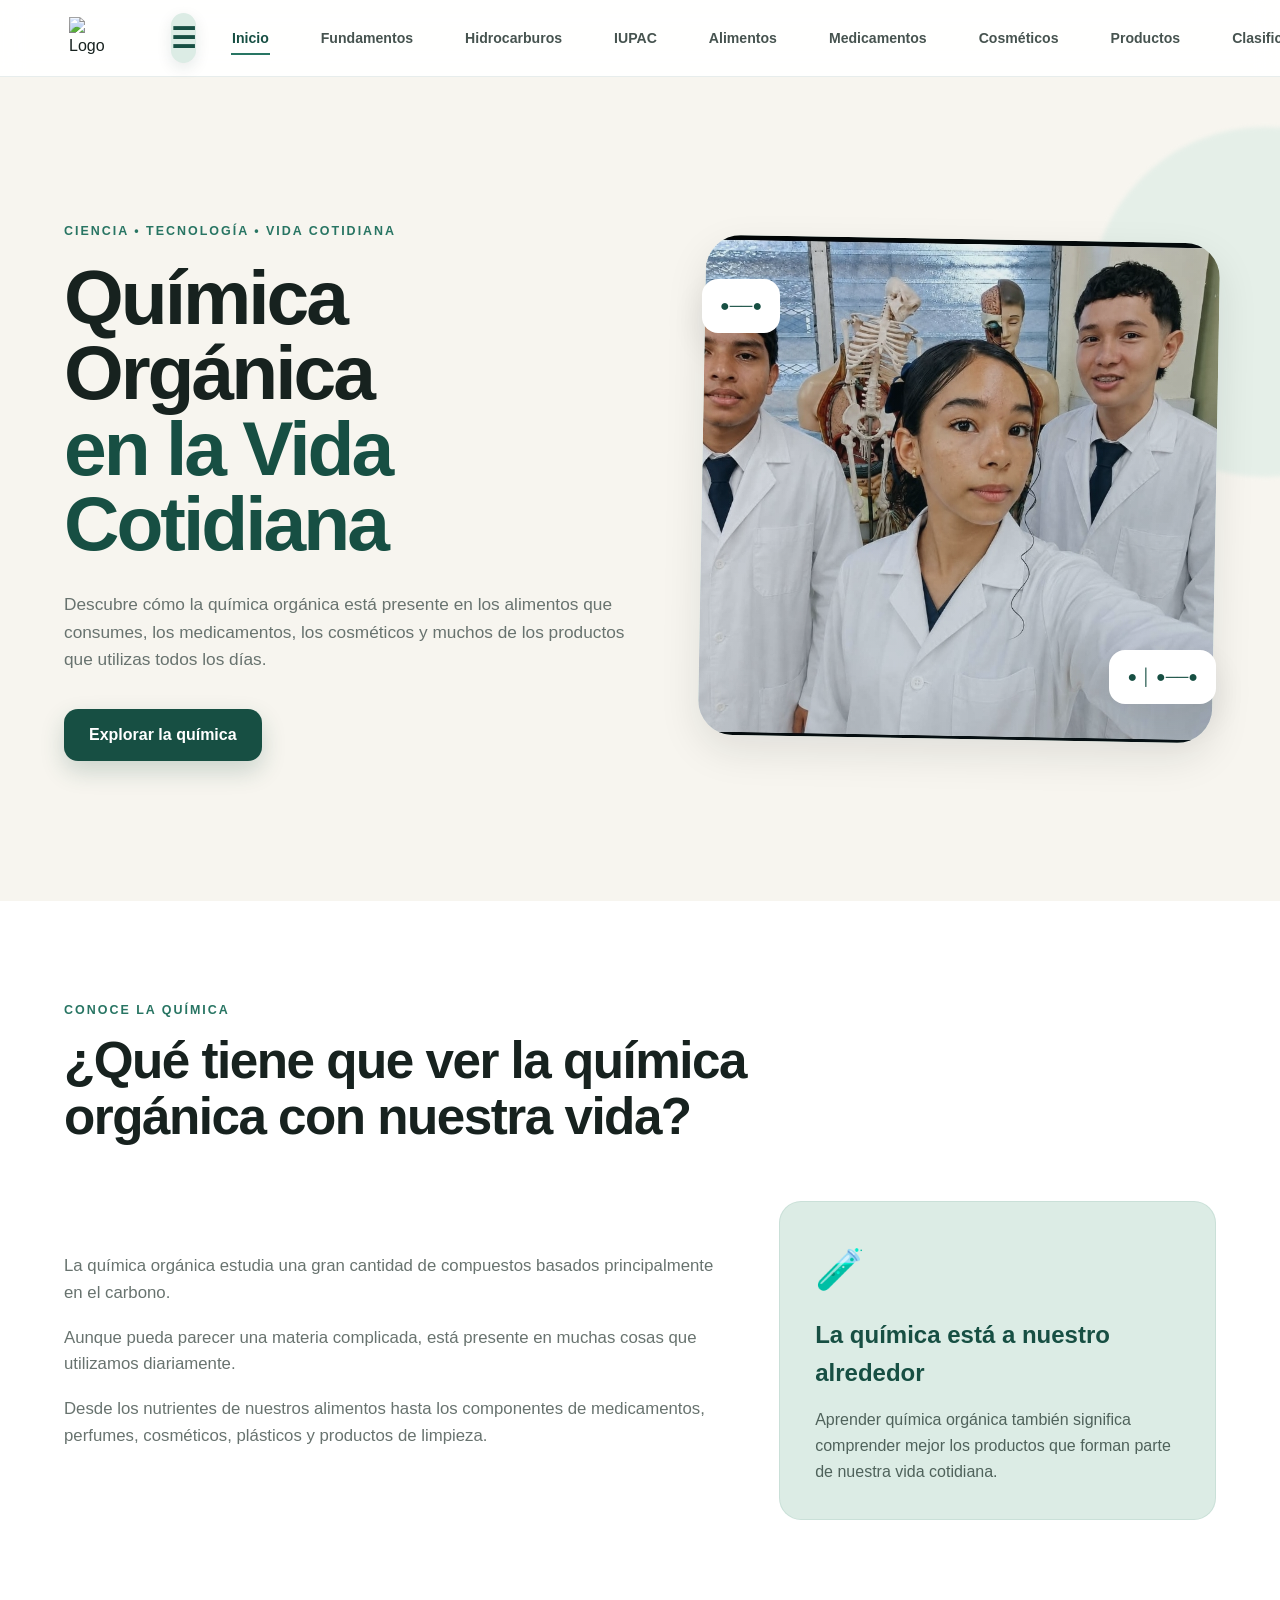
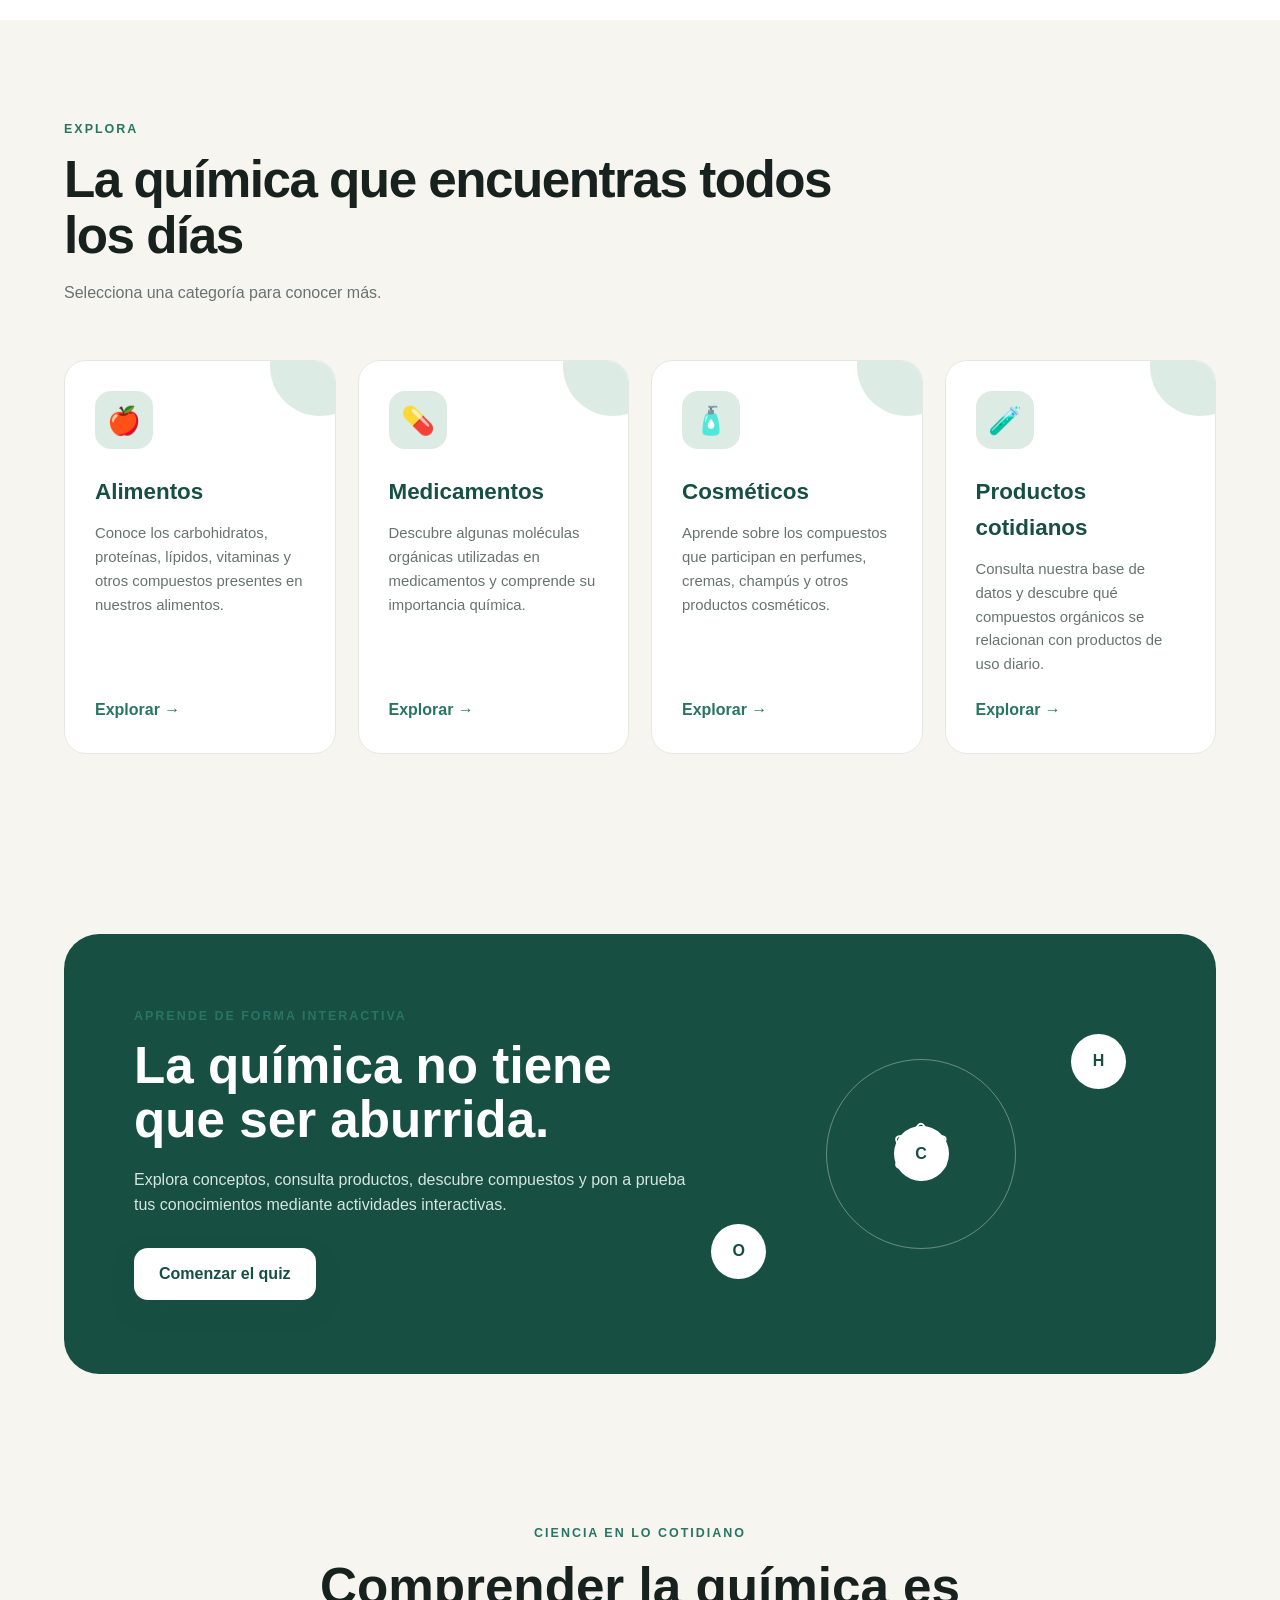
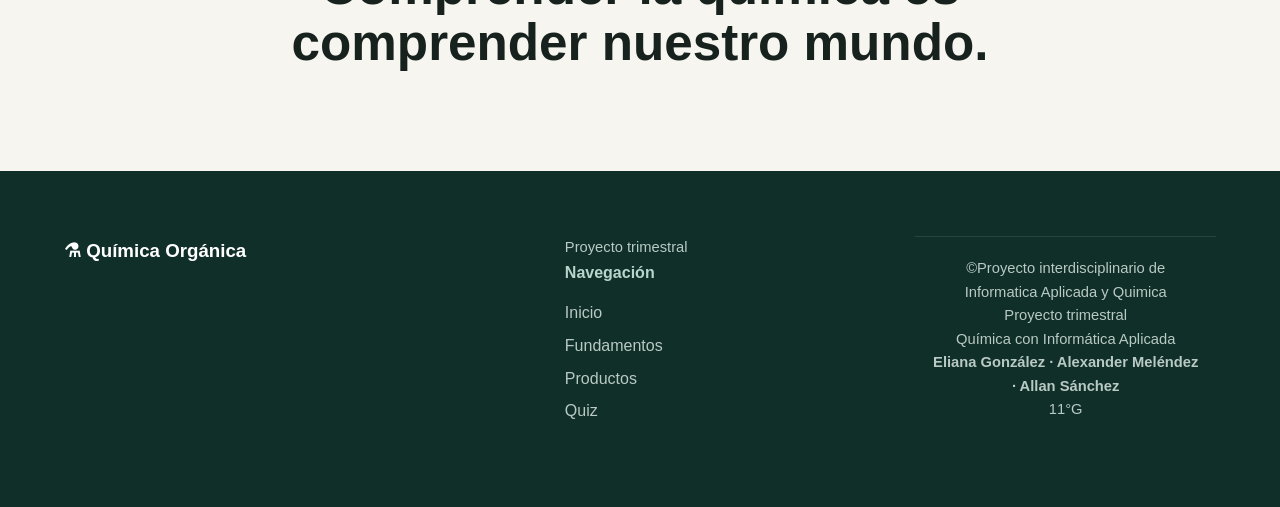
==== commit 39a63649: "Update index.html" ====
--- a/index.html
+++ b/index.html
@@ -166,7 +166,7 @@
 
                 <div class="lab-image">
 
-                    <img src="uno.jpg"
+                    <img src="uno.jpeg"
 
                 </div>
 
@@ -557,4 +557,4 @@
     <script src="script.js"></script>
 </body>
 
-</html>+</html>
